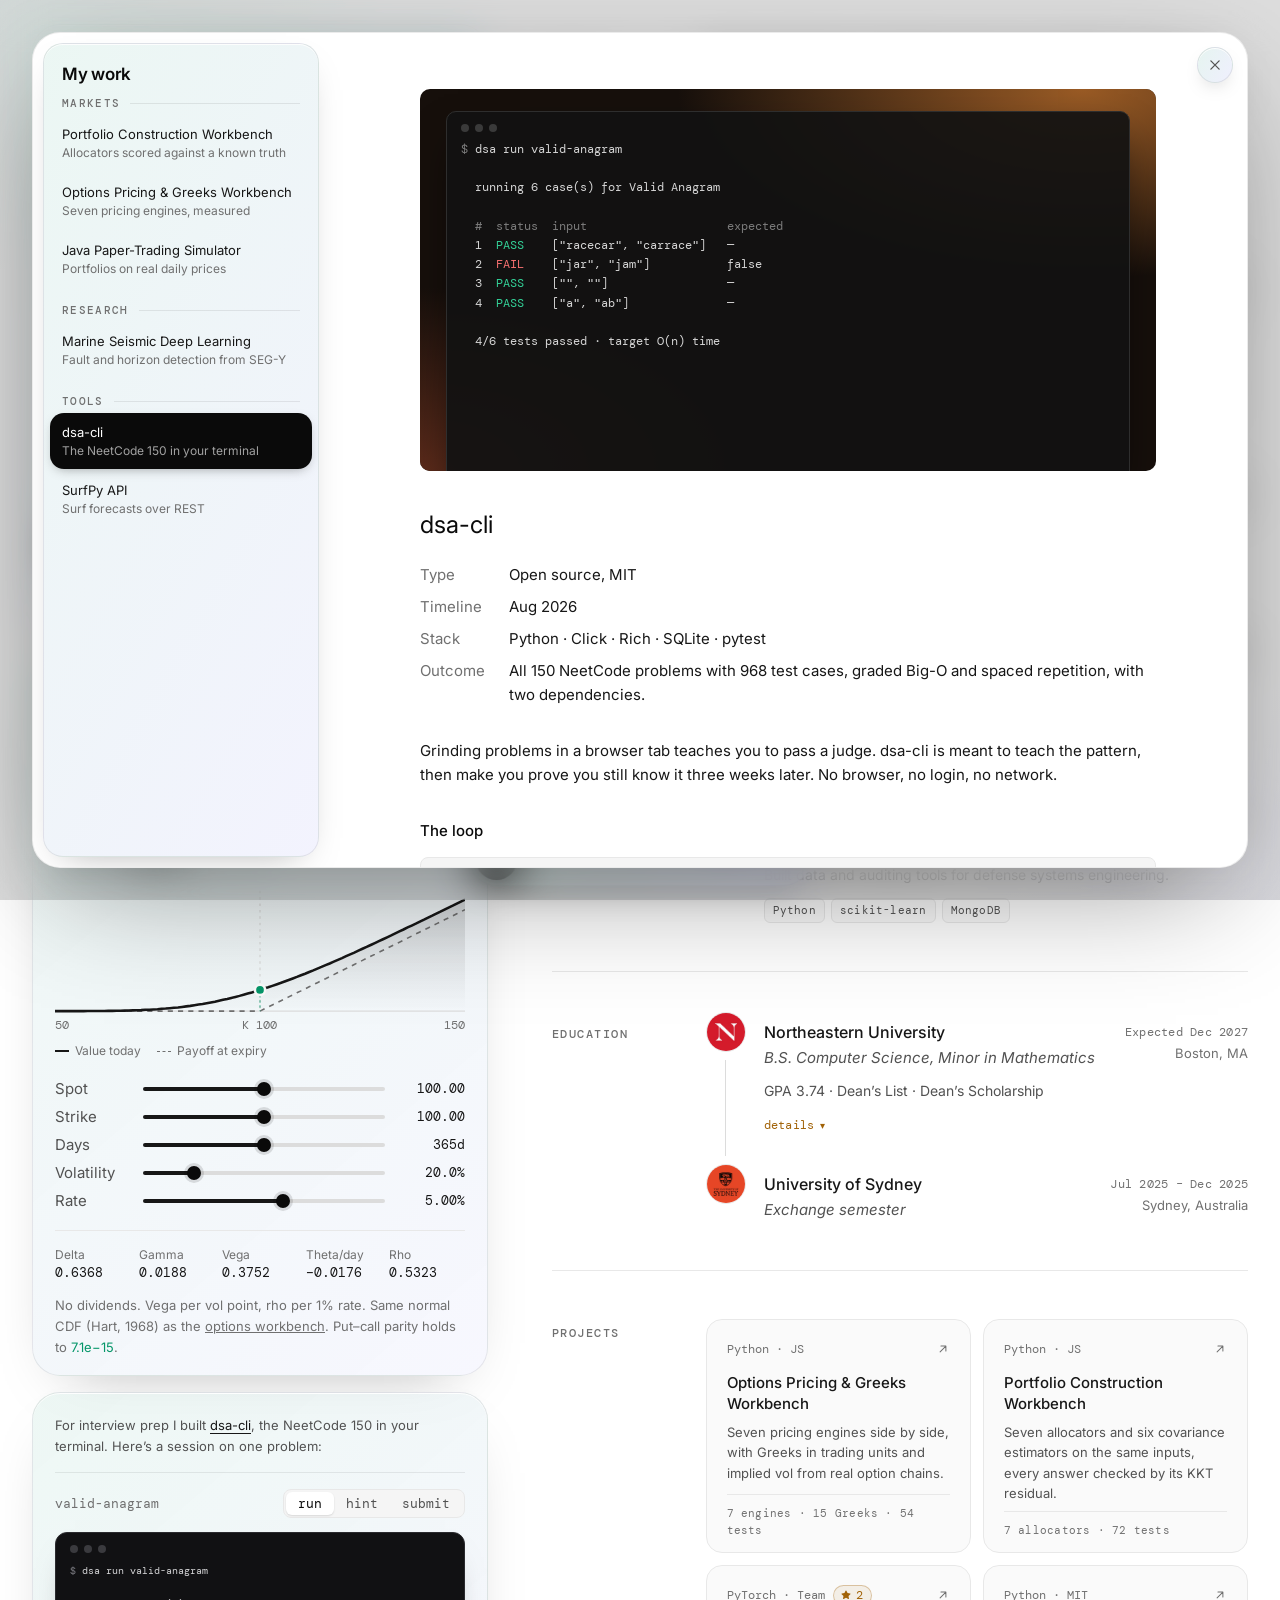
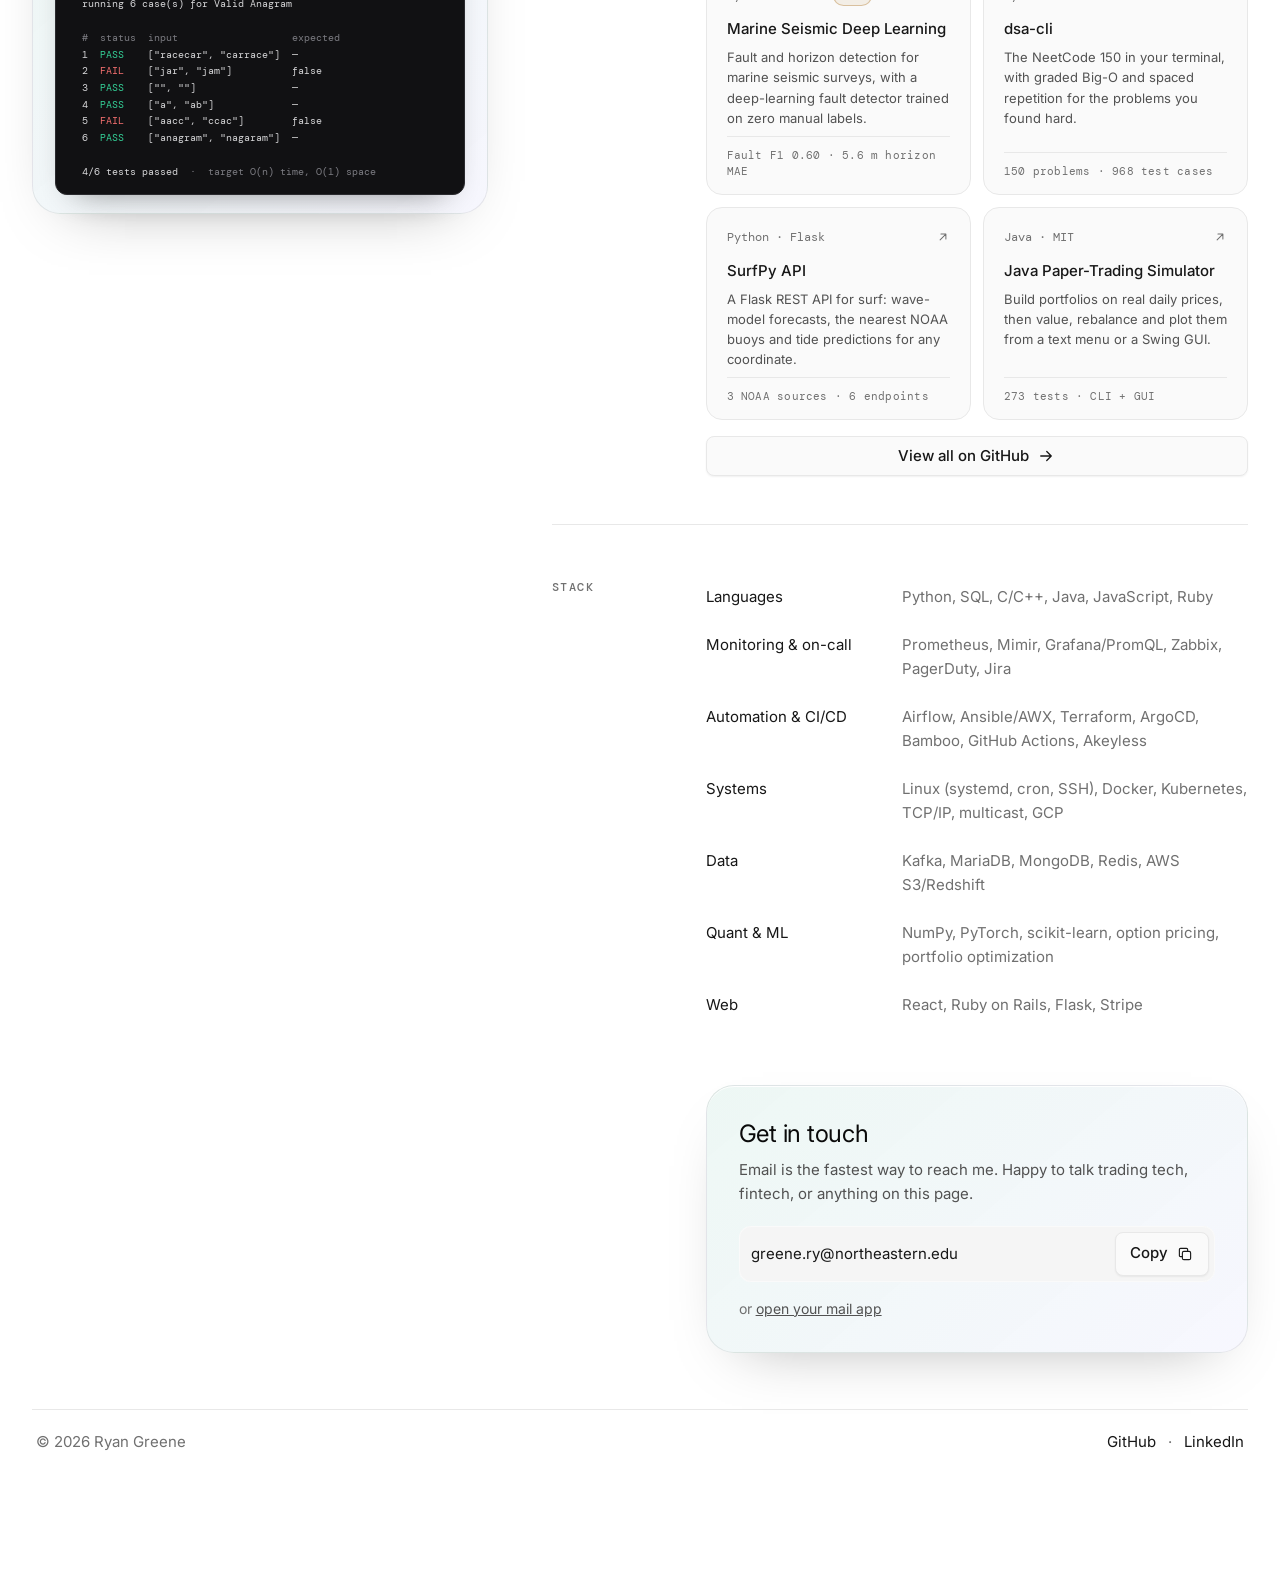
==== work/dsa-cli.html @ 7174e149 "Thinner rings and the chart's green dot on the selected market's ring" ====
<!doctype html>
<html lang="en">
<head>
  <meta charset="utf-8">
  <meta name="viewport" content="width=device-width, initial-scale=1">
  <title>dsa-cli — Ryan Greene</title>
  <meta name="description" content="dsa-cli: the NeetCode 150 in the terminal, with real tests, graded Big-O and spaced repetition.">
  <meta name="color-scheme" content="light dark">
  <meta name="theme-color" content="#ffffff">
  <link rel="icon" href="../favicon.ico" sizes="32x32">
  <link rel="icon" href="../favicon.svg" type="image/svg+xml">
  <link rel="apple-touch-icon" href="../apple-touch-icon.png">
  <link rel="preconnect" href="https://fonts.googleapis.com">
  <link rel="preconnect" href="https://fonts.gstatic.com" crossorigin>
  <link rel="stylesheet" href="https://fonts.googleapis.com/css2?family=DM+Mono:wght@400;500&family=Inter:wght@400;500&display=swap">
  <link rel="stylesheet" href="../assets/site.css?v=b7b27ff8">
  <script>
    // Runs before first paint: mark JS as available and apply a saved dark theme without a flash of white
    document.documentElement.classList.add('js');
    try { if (localStorage.getItem('theme') === 'dark') document.documentElement.dataset.theme = 'dark'; } catch (e) {}
    // Arriving from another project page: skip the fade-ins (site.css), the page cross-fades instead
    if (location.pathname.includes('/work/') && document.referrer.startsWith(location.origin) && document.referrer.includes('/work/') && document.referrer !== location.href) document.documentElement.classList.add('nav-internal');
    // Wide screens show projects as a sheet over the home page instead (site.js); ?page keeps this one
    if (matchMedia('(min-width: 75rem)').matches && !location.search) location.replace('../#work/' + location.pathname.split('/').pop().replace(/\.html$/, ''));
  </script>
</head>
<body data-page="work">
  <a class="skip-link" href="#main">Skip to content</a>

  <!-- Icons, defined once per page -->
  <svg width="0" height="0" style="position:absolute" aria-hidden="true">
    <defs>
      <symbol id="i-home" viewBox="0 0 24 24"><path d="M4 10.4 12 4l8 6.4V19a1 1 0 0 1-1 1h-4.25v-5.5h-5.5V20H5a1 1 0 0 1-1-1Z" fill="none" stroke="currentColor" stroke-width="1.5" stroke-linejoin="round"/></symbol>
      <symbol id="i-grid" viewBox="0 0 24 24"><g fill="none" stroke="currentColor" stroke-width="1.5"><rect x="4" y="4" width="7" height="7" rx="1.75"/><rect x="13" y="4" width="7" height="7" rx="1.75"/><rect x="4" y="13" width="7" height="7" rx="1.75"/><rect x="13" y="13" width="7" height="7" rx="1.75"/></g></symbol>
      <symbol id="i-chart" viewBox="0 0 24 24"><g fill="none" stroke="currentColor" stroke-width="1.5" stroke-linecap="round" stroke-linejoin="round"><path d="M4 19.5h16"/><path d="m4.5 15.5 4.5-5 3.5 3 7-8"/></g></symbol>
      <symbol id="i-briefcase" viewBox="0 0 24 24"><g fill="none" stroke="currentColor" stroke-width="1.5" stroke-linejoin="round"><rect x="3.5" y="7.5" width="17" height="12" rx="2.5"/><path d="M9 7.5V6a2 2 0 0 1 2-2h2a2 2 0 0 1 2 2v1.5M3.5 12.5h17"/></g></symbol>
      <symbol id="i-layers" viewBox="0 0 24 24"><g fill="none" stroke="currentColor" stroke-width="1.5" stroke-linejoin="round" stroke-linecap="round"><path d="m12 4 8 4.5-8 4.5-8-4.5Z"/><path d="m4 12.5 8 4.5 8-4.5"/><path d="m4 16.5 8 4.5 8-4.5"/></g></symbol>
      <symbol id="i-mail" viewBox="0 0 24 24"><g fill="none" stroke="currentColor" stroke-width="1.5" stroke-linejoin="round"><rect x="3.5" y="5.5" width="17" height="13" rx="2.5"/><path d="m4.5 7.5 7.5 5.5 7.5-5.5"/></g></symbol>
      <symbol id="i-copy" viewBox="0 0 24 24"><g fill="none" stroke="currentColor" stroke-width="1.5" stroke-linejoin="round"><rect x="8.5" y="8.5" width="11" height="11" rx="2"/><path d="M15.5 8.5V6a1.5 1.5 0 0 0-1.5-1.5H6A1.5 1.5 0 0 0 4.5 6v8A1.5 1.5 0 0 0 6 15.5h2.5"/></g></symbol>
      <symbol id="i-arrow" viewBox="0 0 24 24"><path d="M5 12h14m-6-6 6 6-6 6" fill="none" stroke="currentColor" stroke-width="1.75" stroke-linecap="round" stroke-linejoin="round"/></symbol>
      <symbol id="i-chevron" viewBox="0 0 24 24"><path d="m9 6 6 6-6 6" fill="none" stroke="currentColor" stroke-width="2" stroke-linecap="round" stroke-linejoin="round"/></symbol>
      <symbol id="i-github" viewBox="0 0 24 24"><path fill="currentColor" d="M12 .297c-6.63 0-12 5.373-12 12 0 5.303 3.438 9.8 8.205 11.385.6.113.82-.258.82-.577 0-.285-.01-1.04-.015-2.04-3.338.724-4.042-1.61-4.042-1.61C4.422 18.07 3.633 17.7 3.633 17.7c-1.087-.744.084-.729.084-.729 1.205.084 1.838 1.236 1.838 1.236 1.07 1.835 2.809 1.305 3.495.998.108-.776.417-1.305.76-1.605-2.665-.3-5.466-1.332-5.466-5.93 0-1.31.465-2.38 1.235-3.22-.135-.303-.54-1.523.105-3.176 0 0 1.005-.322 3.3 1.23.96-.267 1.98-.399 3-.405 1.02.006 2.04.138 3 .405 2.28-1.552 3.285-1.23 3.285-1.23.645 1.653.24 2.873.12 3.176.765.84 1.23 1.91 1.23 3.22 0 4.61-2.805 5.625-5.475 5.92.42.36.81 1.096.81 2.22 0 1.606-.015 2.896-.015 3.286 0 .315.21.69.825.57C20.565 22.092 24 17.592 24 12.297c0-6.627-5.373-12-12-12"/></symbol>
      <symbol id="i-linkedin" viewBox="0 0 24 24"><path fill="currentColor" d="M20.447 20.452h-3.554v-5.569c0-1.328-.027-3.037-1.852-3.037-1.853 0-2.136 1.445-2.136 2.939v5.667H9.351V9h3.414v1.561h.046c.477-.9 1.637-1.85 3.37-1.85 3.601 0 4.267 2.37 4.267 5.455v6.286zM5.337 7.433a2.062 2.062 0 1 1 0-4.125 2.062 2.062 0 0 1 0 4.125zM7.119 20.452H3.555V9h3.564v11.452zM22.225 0H1.771C.792 0 0 .774 0 1.729v20.542C0 23.227.792 24 1.771 24h20.451C23.2 24 24 23.227 24 22.271V1.729C24 .774 23.2 0 22.222 0h.003z"/></symbol>
      <symbol id="i-terminal" viewBox="0 0 24 24"><path d="m5 7 5 5-5 5M12.5 17H19" fill="none" stroke="currentColor" stroke-width="2.25" stroke-linecap="round" stroke-linejoin="round"/></symbol>
      <symbol id="i-pie" viewBox="0 0 24 24"><g fill="none" stroke="currentColor" stroke-width="2.25" stroke-linejoin="round"><path d="M12 3a9 9 0 1 0 9 9h-9Z"/><path d="M15 3.5A9 9 0 0 1 20.5 9H15Z"/></g></symbol>
      <symbol id="i-wave" viewBox="0 0 24 24"><path d="M2.5 9c2.4-3 4.3-3 6.5 0s4.1 3 6.5 0 4.3-3 6.5 0M2.5 15.5c2.4-3 4.3-3 6.5 0s4.1 3 6.5 0 4.3-3 6.5 0" fill="none" stroke="currentColor" stroke-width="2" stroke-linecap="round"/></symbol>
      <symbol id="i-moon" viewBox="0 0 24 24"><path d="M19.5 14.6A7.5 7.5 0 0 1 9.4 4.5a7.5 7.5 0 1 0 10.1 10.1Z" fill="none" stroke="currentColor" stroke-width="1.5" stroke-linejoin="round"/></symbol>
      <symbol id="i-sun" viewBox="0 0 24 24"><g fill="none" stroke="currentColor" stroke-width="1.5" stroke-linecap="round"><circle cx="12" cy="12" r="4"/><path d="M12 2.5v2M12 19.5v2M5.3 5.3l1.4 1.4M17.3 17.3l1.4 1.4M2.5 12h2M19.5 12h2M5.3 18.7l1.4-1.4M17.3 6.7l1.4-1.4"/></g></symbol>
    </defs>
  </svg>

  <!-- Nav: number keys 1–6 jump to each section -->
  <nav class="nav" aria-label="Sections" style="--active: 3">
    <ul>
      <li><a class="nav-link" href="../index.html" data-key="1" aria-label="Home"><svg aria-hidden="true"><use href="#i-home"/></svg><span class="tip" aria-hidden="true">Home <kbd>1</kbd></span></a></li>
      <li><a class="nav-link" href="../index.html#pricer" data-key="2" aria-label="Option pricer"><svg aria-hidden="true"><use href="#i-chart"/></svg><span class="tip" aria-hidden="true">Pricer <kbd>2</kbd></span></a></li>
      <li><a class="nav-link" href="../index.html#experience" data-key="3" aria-label="Experience"><svg aria-hidden="true"><use href="#i-briefcase"/></svg><span class="tip" aria-hidden="true">Experience <kbd>3</kbd></span></a></li>
      <li><a class="nav-link" href="../index.html#projects" data-key="4" aria-label="Projects" aria-current="true"><svg aria-hidden="true"><use href="#i-grid"/></svg><span class="tip" aria-hidden="true">Projects <kbd>4</kbd></span></a></li>
      <li><a class="nav-link" href="../index.html#stack" data-key="5" aria-label="Stack"><svg aria-hidden="true"><use href="#i-layers"/></svg><span class="tip" aria-hidden="true">Stack <kbd>5</kbd></span></a></li>
      <li><a class="nav-link" href="../index.html#contact" data-key="6" aria-label="Contact"><svg aria-hidden="true"><use href="#i-mail"/></svg><span class="tip" aria-hidden="true">Contact <kbd>6</kbd></span></a></li>
      <li class="nav-sep" aria-hidden="true"></li>
      <li><button class="nav-link theme-toggle" type="button" aria-label="Switch to dark theme"><svg class="i-moon" aria-hidden="true"><use href="#i-moon"/></svg><svg class="i-sun" aria-hidden="true"><use href="#i-sun"/></svg><span class="tip" aria-hidden="true">Theme <kbd>T</kbd></span></button></li>
    </ul>
  </nav>

  <div class="page work-layout">
    <aside class="work-list" aria-labelledby="wl-heading">
      <h2 class="wl-title" id="wl-heading">My work</h2>
      <div class="wl-groups">
        <h3 class="wl-group" id="wl-markets">Markets</h3>
        <ul class="wl-items" aria-labelledby="wl-markets">
          <li><a class="wl-item" href="portfolio-optimizer.html"><span class="wl-name">Portfolio Construction Workbench</span><span class="wl-sub">Allocators scored against a known truth</span></a></li>
          <li><a class="wl-item" href="options-pricing.html"><span class="wl-name">Options Pricing &amp; Greeks Workbench</span><span class="wl-sub">Seven pricing engines, measured</span></a></li>
          <li><a class="wl-item" href="papertrade-sim.html"><span class="wl-name">Java Paper-Trading Simulator</span><span class="wl-sub">Portfolios on real daily prices</span></a></li>
        </ul>
        <h3 class="wl-group" id="wl-research">Research</h3>
        <ul class="wl-items" aria-labelledby="wl-research">
          <li><a class="wl-item" href="marine-seismic.html"><span class="wl-name">Marine Seismic Deep Learning</span><span class="wl-sub">Fault and horizon detection from SEG-Y</span></a></li>
        </ul>
        <h3 class="wl-group" id="wl-tools">Tools</h3>
        <ul class="wl-items" aria-labelledby="wl-tools">
          <li><span class="wl-shade" aria-hidden="true"></span><a class="wl-item" href="dsa-cli.html" aria-current="page"><span class="wl-name">dsa-cli</span><span class="wl-sub">The NeetCode 150 in your terminal</span></a></li>
          <li><a class="wl-item" href="surfpy-api.html"><span class="wl-name">SurfPy API</span><span class="wl-sub">Surf forecasts over REST</span></a></li>
        </ul>
      </div>
    </aside>

    <div class="work-main">
      <main class="article" id="main" tabindex="-1">
        <a class="back" href="../index.html#projects"><svg aria-hidden="true"><use href="#i-arrow"/></svg>Projects</a>
        <article>
          <!-- SCREENSHOT: to use a real image, replace the .cover div with
               <img class="visual cover" src="../img/dsa-cli.png" alt="..." width="1080" height="560"> -->
          <div class="visual cover" role="img" aria-label="Terminal output of dsa run valid-anagram: four of six tests pass">
              <div class="art art--dsa">
                <div class="term-win" aria-hidden="true"><div class="dots"><i></i><i></i><i></i></div><span class="dim">$</span> dsa run valid-anagram

  running 6 case(s) for Valid Anagram

  <span class="dim">#  status  input                    expected</span>
  1  <span class="pass">PASS</span>    ["racecar", "carrace"]   —
  2  <span class="fail">FAIL</span>    ["jar", "jam"]           false
  3  <span class="pass">PASS</span>    ["", ""]                 —
  4  <span class="pass">PASS</span>    ["a", "ab"]              —

  4/6 tests passed · target O(n) time</div>
              </div>
            </div>
          <h1>dsa-cli</h1>
          <dl class="facts">
            <div><dt>Type</dt><dd>Open source, MIT</dd></div>
            <div><dt>Timeline</dt><dd>Aug 2026</dd></div>
            <div><dt>Stack</dt><dd>Python · Click · Rich · SQLite · pytest</dd></div>
            <div><dt>Outcome</dt><dd>All 150 NeetCode problems with 968 test cases, graded Big-O and spaced repetition, with two dependencies.</dd></div>
          </dl>
          <div class="prose">
          <p>Grinding problems in a browser tab teaches you to pass a judge. dsa-cli is meant to teach the pattern, then make you prove you still know it three weeks later. No browser, no login, no network.</p>

          <h2>The loop</h2>
          <pre><code>dsa roadmap          <span class="dim"># 18 categories in study order</span>
dsa start two-sum    <span class="dim"># writes a stub and opens $EDITOR</span>
dsa run two-sum      <span class="dim"># sample tests, with a diff for each failure</span>
dsa hint two-sum     <span class="dim"># one hint at a time</span>
dsa submit two-sum   <span class="dim"># full suite, then the complexity quiz</span>
dsa review           <span class="dim"># what spaced repetition says is due</span></code></pre>
          <p>Every problem ships with a statement, a typed stub, 4–9 test cases, a commented reference solution, target complexities and three escalating hints. That’s 968 cases in total, including empty inputs and hidden performance cases that separate an accepted solution from a lucky one.</p>

          <h2>Grading what interviews test</h2>
          <p>After a solution passes, you state its time and space complexity and it gets graded. The parser accepts the many ways people write the same bound (O(n log n), n*logn, linearithmic) while still telling O(n) from O(n²). Then you grade how it felt, and SM-2 schedules the next review: a problem you barely solved comes back tomorrow, one you nailed comes back in two weeks.</p>

          <h2>Two design decisions</h2>
          <p>Solutions run in a child process, on a big-stack thread with a per-case timeout, so an infinite loop or a blown recursion limit becomes a TIMEOUT row instead of crashing the CLI. And comparison is pluggable, because many problems have more than one right answer: Course Schedule II accepts any valid topological order, and Clone Graph checks that the nodes you returned are real copies.</p>

          <h2>How it’s tested</h2>
          <p>977 tests with pytest, plus <code>dsa selftest</code>, which runs every reference solution against its own test suite. CI runs both on Python 3.10 through 3.13 on every push.</p>
          <h2>References</h2>
          <h3>Problems and learning</h3>
          <ol class="refs">
            <li>NeetCode. <em>NeetCode 150.</em> <a href="https://neetcode.io/practice" target="_blank" rel="noopener">neetcode.io/practice</a></li>
            <li>Woźniak, P. A. (1990). <em>Optimization of learning</em> (Master’s thesis, University of Technology in Poznań). Algorithm SM-2: <a href="https://www.super-memory.com/english/ol/sm2.htm" target="_blank" rel="noopener">super-memory.com</a></li>
            <li>Cepeda, N. J., Pashler, H., Vul, E., Wixted, J. T. &amp; Rohrer, D. (2006). Distributed practice in verbal recall tasks: a review and quantitative synthesis. <em>Psychological Bulletin</em>, 132(3), 354–380. <a href="https://doi.org/10.1037/0033-2909.132.3.354" target="_blank" rel="noopener">doi.org/10.1037/0033-2909.132.3.354</a></li>
          </ol>
          <h3>Libraries</h3>
          <ol class="refs" start="4">
            <li>Pallets. <em>Click.</em> <a href="https://click.palletsprojects.com/" target="_blank" rel="noopener">click.palletsprojects.com</a></li>
            <li>Textualize. <em>Rich.</em> <a href="https://github.com/Textualize/rich" target="_blank" rel="noopener">github.com/Textualize/rich</a></li>
          </ol>
          </div>
          <div class="article-links">
            <a class="btn btn-secondary" href="https://github.com/rpgr18/dsa-cli" target="_blank" rel="noopener">Code on GitHub <svg aria-hidden="true"><use href="#i-arrow"/></svg></a>
            <a class="btn btn-secondary" href="https://github.com/rpgr18/dsa-cli#install" target="_blank" rel="noopener">Install <svg aria-hidden="true"><use href="#i-arrow"/></svg></a>
          </div>
        </article>
        <nav class="more" aria-labelledby="more-heading">
          <h2 class="wl-title" id="more-heading">Up next</h2>
          <ul class="wl-items">
            <li><a class="wl-item" href="surfpy-api.html"><span class="wl-name">SurfPy API</span><span class="wl-sub">Surf forecasts over REST</span><svg aria-hidden="true"><use href="#i-chevron"/></svg></a></li>
            <li><a class="wl-item" href="portfolio-optimizer.html"><span class="wl-name">Portfolio Construction Workbench</span><span class="wl-sub">Allocators scored against a known truth</span><svg aria-hidden="true"><use href="#i-chevron"/></svg></a></li>
            <li><a class="wl-item" href="options-pricing.html"><span class="wl-name">Options Pricing &amp; Greeks Workbench</span><span class="wl-sub">Seven pricing engines, measured</span><svg aria-hidden="true"><use href="#i-chevron"/></svg></a></li>
            <li><a class="wl-item" href="papertrade-sim.html"><span class="wl-name">Java Paper-Trading Simulator</span><span class="wl-sub">Portfolios on real daily prices</span><svg aria-hidden="true"><use href="#i-chevron"/></svg></a></li>
            <li><a class="wl-item" href="marine-seismic.html"><span class="wl-name">Marine Seismic Deep Learning</span><span class="wl-sub">Fault and horizon detection from SEG-Y</span><svg aria-hidden="true"><use href="#i-chevron"/></svg></a></li>
          </ul>
        </nav>
      </main>
      <footer class="site-foot">
        <p>© 2026 Ryan Greene</p>
        <nav aria-label="Elsewhere">
          <a href="https://github.com/rpgr18" target="_blank" rel="noopener">GitHub</a>
          <span aria-hidden="true">·</span>
          <a href="https://www.linkedin.com/in/rpgr18/" target="_blank" rel="noopener">LinkedIn</a>
        </nav>
      </footer>
    </div>
  </div>

  <script src="../assets/site.js?v=b7b27ff8"></script>
</body>
</html>
---- assets/site.css ----
/* Shared styles for every page (home + project case studies). */

/* ---------- Tokens ---------- */
:root {
  color-scheme: light;

  /* White theme (default). --strong is the most emphatic text colour; --on-strong is text on it. */
  --bg: #ffffff;
  --card: #fafafa;
  --card-2: #f3f3f3;
  --field: #f5f5f5;
  --line: #e8e8e8;
  --line-2: #dcdcdc;
  --key: #d6d6d6;
  --text: #171717;
  --text-2: #525252;      /* 7.8:1 on bg */
  --muted: #707070;       /* 4.9:1 on bg */
  --strong: #0a0a0a;
  --on-strong: #ffffff;
  --green: #059669;
  --green-rgb: 5 150 105;
  --green-text: #047857;
  --red: #dc2626;
  --amber: #a16207;
  --amber-hover: #854d0e;
  --btn-primary-hover: #2e2e2e;
  --btn-secondary-line: var(--line);
  --btn-secondary-hover: #f0f0f0;
  --seg-on: #ffffff;
  --seg-on-shadow: 0 1px 2px rgb(0 0 0 / 0.12);
  --dot: #c8c8c8;
  --ring-track: #e4e4e7;
  --ring-arc: #a1a1aa;
  --thumb-ring: rgb(0 0 0 / 0.12);
  --code: #262626;
  --code-dim: #8a8a8a;
  --avatar-bg: radial-gradient(circle at 30% 25%, #f2f2f2, #dedede 70%);
  --glass: rgb(255 255 255 / 0.62);
  --glass-line: rgb(0 0 0 / 0.08);
  --glass-hi: rgb(255 255 255 / 0.85);

  --font: "Inter", system-ui, -apple-system, "Segoe UI", Roboto, sans-serif;
  --mono: "DM Mono", ui-monospace, "SF Mono", Menlo, monospace;

  --fs-xs: 0.75rem;     /* 12 */
  --fs-sm: 0.8125rem;   /* 13 */
  --fs: 0.9375rem;      /* 15 */
  --fs-md: 1.125rem;    /* 18 */
  --fs-lg: 1.25rem;     /* 20 */
  --fs-xl: 1.5rem;      /* 24 */

  --col: 33.75rem;      /* 540 */
  --col-md: 30rem;      /* 480 */
  --list: 18.5rem;      /* 296, the project sidebar on case-study pages */
  --article: 42.5rem;   /* 680, the selected project on wide screens */
  --side: 27.5rem;      /* 440, the hero sidebar on wide screens */
  --radius-sm: 6px;
  --radius: 8px;
  --radius-lg: 12px;
  --ease: cubic-bezier(0.44, 0, 0.56, 1);
}

/* Dark theme: the toggle in the nav sets data-theme="dark" on <html> */
:root[data-theme="dark"] {
  color-scheme: dark;
  /* Near-black, a touch cool, with surfaces stepping up in small increments */
  --bg: #0d0d0f;
  --card: #151517;
  --card-2: #1b1b1e;
  --field: #101012;
  --line: #232327;
  --line-2: #2e2e33;
  --key: #46464c;
  --text: #ededef;
  --text-2: #a1a1a6;      /* 7.9:1 on bg */
  --muted: #86868c;       /* 5.6:1 on bg */
  --strong: #ffffff;
  --on-strong: #0d0d0f;
  --green: #34d399;
  --green-rgb: 52 211 153;
  --green-text: #86e8bf;
  --red: #f87171;
  --amber: #f3cf6b;
  --amber-hover: #f8dd92;
  --btn-primary-hover: #e4e4e6;
  --btn-secondary-line: #26262b;
  --btn-secondary-hover: #1f1f23;
  --seg-on: #2c2c31;
  --seg-on-shadow: none;
  --dot: #4a4a50;
  --ring-track: #2f2f35;
  --ring-arc: #8e8e95;
  --thumb-ring: rgb(0 0 0 / 0.35);
  --code: #d6d6d8;
  --code-dim: #77777d;
  --avatar-bg: radial-gradient(circle at 30% 25%, #3a3a3f, #1c1c1f 70%);
  --glass: rgb(26 26 29 / 0.6);
  --glass-line: rgb(255 255 255 / 0.09);
  --glass-hi: rgb(255 255 255 / 0.05);
}

/* ---------- Base ---------- */
*, *::before, *::after { box-sizing: border-box; }
* { margin: 0; }
[hidden] { display: none !important; }
html { -webkit-text-size-adjust: 100%; text-size-adjust: 100%; background: var(--bg); }
@media (prefers-reduced-motion: no-preference) { html { scroll-behavior: smooth; } }
body {
  background: var(--bg);
  color: var(--text);
  font: 400 var(--fs)/1.6 var(--font);
  -webkit-font-smoothing: antialiased;
}
a { color: inherit; }
button { font: inherit; color: inherit; }
:focus-visible { outline: 2px solid var(--text); outline-offset: 2px; border-radius: 4px; }
/* The skip link's target (the whole page column) takes focus but shouldn't draw a ring around the page */
#main:focus { outline: none; }
[id] { scroll-margin-top: 24px; }
.sr-only {
  position: absolute; width: 1px; height: 1px; padding: 0; margin: -1px;
  overflow: hidden; clip: rect(0 0 0 0); white-space: nowrap; border: 0;
}
.skip-link {
  position: fixed; left: 12px; top: 12px; z-index: 50;
  padding: 8px 14px; border-radius: var(--radius);
  background: var(--strong); color: var(--on-strong); font-weight: 500; text-decoration: none;
  transform: translateY(-200%);
}
.skip-link:focus { transform: none; }

/* Nav tooltip: high-contrast (dark on the white theme, light on the dark one) with a soft shadow */
.tip {
  position: absolute; z-index: 30;
  display: flex; align-items: center; gap: 8px;
  padding: 6px 8px 6px 10px; border-radius: var(--radius);
  background: var(--strong); color: var(--on-strong);
  box-shadow: 0 6px 18px -6px rgb(0 0 0 / 0.35);
  font-size: var(--fs-xs); font-weight: 500; line-height: 1; white-space: nowrap;
  opacity: 0; pointer-events: none; transition: opacity 0.15s, translate 0.15s;
}
.tip kbd { background: rgb(128 128 128 / 0.35); color: inherit; box-shadow: none; }
kbd {
  display: grid; place-items: center; width: 16px; height: 16px;
  border-radius: 3px; background: var(--key); box-shadow: inset 0 -2px 0 rgb(0 0 0 / 0.2);
  font: 500 10px/1 var(--font); color: var(--text);
}

/* ---------- Nav: a floating glass pill, bottom centre on every screen ----------
   Translucent and blurred so the page shows through, with a faint green-to-indigo tint. A highlight
   slides behind the current section; site.js sets --active to its index. */
.nav {
  --item: 42px; --gap: 4px;
  position: fixed; z-index: 20; left: 50%; bottom: calc(14px + env(safe-area-inset-bottom)); translate: -50% 0;
  padding: 5px; border: 1px solid var(--glass-line); border-radius: 999px;
  background: linear-gradient(120deg, rgb(var(--green-rgb) / 0.1), rgb(99 102 241 / 0.1)), var(--glass);
  -webkit-backdrop-filter: blur(18px) saturate(180%); backdrop-filter: blur(18px) saturate(180%);
  box-shadow: 0 12px 32px -12px rgb(0 0 0 / 0.35), inset 0 1px 0 var(--glass-hi);
}
.nav ul { position: relative; display: flex; align-items: center; gap: var(--gap); margin: 0; padding: 0; list-style: none; }
.nav ul::before {
  content: ""; position: absolute; left: 0; top: 0; width: var(--item); height: var(--item); border-radius: 999px;
  background: var(--strong); box-shadow: 0 4px 12px -4px rgb(0 0 0 / 0.35);
  transform: translateX(calc(var(--active, 0) * (var(--item) + var(--gap))));
  transition: transform 0.5s var(--appear-ease);
}
.nav.is-instant ul::before { transition: none; }   /* placing the highlight on page load, without a slide */
.nav-link { position: relative; display: grid; place-items: center; width: var(--item); height: var(--item); border-radius: 999px; color: var(--text-2); transition: color 0.25s var(--ease); }
.nav-link svg { width: 20px; height: 20px; }
.nav-link:hover { color: var(--strong); }
.nav-link[aria-current], .nav-link[aria-current]:hover { color: var(--on-strong); }
button.nav-link { padding: 0; border: 0; background: none; cursor: pointer; }
.nav-sep { width: 1px; height: 22px; margin: 0 3px; background: var(--glass-line); }
.theme-toggle .i-sun, :root[data-theme="dark"] .theme-toggle .i-moon { display: none; }
:root[data-theme="dark"] .theme-toggle .i-sun { display: block; }
.nav-link .tip { left: 50%; bottom: calc(100% + 14px); translate: -50% 4px; }
.nav-link:hover .tip, .nav-link:focus-visible .tip { opacity: 1; translate: -50% 0; }
@media (hover: none) { .nav-link .tip { display: none; } }
@media (max-width: 24rem) { .nav { --item: 38px; --gap: 2px; } }
/* Room at the bottom of every page so nothing ends up behind the pill */
body { padding-bottom: 96px; }

/* ---------- Buttons ---------- */
.btn {
  flex: 1; display: inline-flex; align-items: center; justify-content: center; gap: 8px;
  min-height: 40px; padding: 8px 16px; border: 1px solid var(--line); border-radius: var(--radius);
  box-shadow: 0 1px 2px rgb(0 0 0 / 0.06);
  font: 500 var(--fs)/1.5 var(--font); text-decoration: none; cursor: pointer;
  transition: background-color 0.2s var(--ease), border-color 0.2s var(--ease);
}
.btn svg { width: 18px; height: 18px; flex: none; }
.btn-primary { background: var(--strong); border-color: var(--text); color: var(--on-strong); }
.btn-primary:hover { background: var(--btn-primary-hover); color: var(--on-strong); }
.btn-secondary { background: var(--card); border-color: var(--btn-secondary-line); color: var(--text); }
.btn-secondary:hover { background: var(--btn-secondary-hover); }
.btn-block { width: 100%; margin-top: 16px; }

/* ---------- Home: column + labelled rows ---------- */
.col { display: flex; flex-direction: column; gap: 56px; width: min(100% - 32px, var(--col)); margin-inline: auto; padding: 40px 0 48px; }
@media (max-width: 74.99rem) { .col { width: min(100% - 32px, var(--col-md)); } }
.side, .flow { display: flex; flex-direction: column; gap: 56px; min-width: 0; }

.row { position: relative; }
.row-label { margin-bottom: 12px; font: 400 var(--fs)/1.6 var(--font); color: var(--text-2); }
@media (min-width: 50.625rem) {
  .row-label { position: absolute; right: calc(100% + 28px); top: 0; margin: 0; text-align: right; white-space: nowrap; }
  .row--offset .row-label { top: 12px; }
}

/* ---------- Hero ---------- */
/* Grouped rather than evenly spaced: clocks, photo, then name + subtitle (tight), the status pill,
   the two actions, the links, and the coordinates as a quiet footer. */
.hero { display: flex; flex-direction: column; align-items: center; text-align: center; }

/* Wide screens: the hero and pricer become a sticky sidebar and everything else scrolls beside it.
   When the sidebar is taller than the window, site.js sets --side-top negative so it sticks once its
   bottom is in view. Section labels move back above their sections, since the sidebar owns the left. */
@media (min-width: 75rem) {
  .col {
    display: grid; grid-template-columns: var(--side) minmax(0, var(--col)); column-gap: clamp(64px, 7vw, 128px);
    justify-content: center; align-items: start; width: auto; padding: 0 32px;
  }
  .side { position: sticky; top: var(--side-top, 0px); justify-content: center; gap: 40px; min-height: 100vh; min-height: 100dvh; padding-block: 48px 104px; }
  .flow { padding: 56px 0 48px; }
  .row-label { position: static; margin: 0 0 14px; text-align: left; }
  .hero .mkt { padding-inline: 7px; }
  .hero .btn { white-space: nowrap; }
  .hero-title > *, .hero .status { text-wrap: balance; }
}

/* Section headings, whenever they sit above their section (phones, and the wide sidebar layout):
   a small uppercase label with a hairline running to the edge. The bottom margin is tuned per
   section so the visible gap to the first thing below is the same everywhere (about 22px). */
@media (max-width: 50.6rem), (min-width: 75rem) {
  .row-label {
    display: flex; align-items: center; gap: 14px; margin: 0 0 22px;
    font: 500 var(--fs-xs)/1 var(--mono); letter-spacing: 0.12em; text-transform: uppercase; color: var(--muted);
  }
  .row-label::after { content: ""; flex: 1; height: 1px; background: var(--line); }
  .row:has(> .xp-list) > .row-label { margin-bottom: 30px; }   /* timeline logos sit 8px above their entry */
  .row:has(> .list) > .row-label { margin-bottom: 10px; }      /* stack rows carry 12px of padding */
}
/* Market clocks: one exchange per region, your own city first */
.clocks { position: relative; z-index: 2; display: grid; justify-items: center; gap: 2px; }
.markets { display: flex; flex-wrap: wrap; justify-content: center; gap: 2px 4px; margin: 0; padding: 0; list-style: none; font: 400 var(--fs-sm)/1.5 var(--mono); }
.mkt {
  display: inline-flex; align-items: center; gap: 6px; padding: 3px 10px;
  border: 1px solid transparent; border-radius: 999px; background: none;
  color: var(--muted); font: inherit; font-variant-numeric: tabular-nums; cursor: pointer;
  transition: background-color 0.2s var(--ease), border-color 0.2s var(--ease), color 0.2s var(--ease);
}
.mkt:hover, .mkt.is-shown { border-color: var(--line); background: var(--card); color: var(--text-2); }
.mkt.is-local { color: var(--text); }
.mkt.is-local .mkt-city { color: var(--strong); }
.pin { width: 12px; height: 12px; margin-right: -2px; flex: none; }
.mkt-dot { width: 6px; height: 6px; flex: none; border-radius: 50%; background: var(--dot); }
.mkt.is-open .mkt-dot { background: var(--green); box-shadow: 0 0 0 3px rgb(var(--green-rgb) / 0.15); }
.mkt-readout { min-height: 1.5em; font: 400 var(--fs-xs)/1.5 var(--mono); color: var(--muted); transition: opacity 0.15s; }
.mkt-readout.is-swapping { opacity: 0; }

.avatar {
  display: grid; place-items: center; width: 164px; height: 164px; border-radius: 50%;
  border: 1px solid var(--line-2);
  background: var(--avatar-bg);
  font: 500 1.375rem/1 var(--font); letter-spacing: 0.02em; color: var(--text);
}
img.avatar { object-fit: cover; }

.avatar-wrap > .avatar { position: relative; z-index: 1; }

/* Activity rings around the photo */
.avatar-wrap { position: relative; display: grid; place-items: center; width: 246px; height: 246px; margin: 0 0 2px; }
.rings { position: absolute; inset: 0; width: 100%; height: 100%; overflow: visible; }
.ring-track { fill: none; stroke: var(--ring-track); stroke-width: 1.5; }
.ring-arc {
  fill: none; stroke: var(--ring-arc); stroke-width: 1.5; stroke-linecap: round;
  stroke-dasharray: 1; stroke-dashoffset: 1;
  transition: stroke 0.3s var(--ease), opacity 0.3s var(--ease);
}
.ring.is-open .ring-arc { stroke: var(--green); }
/* The pricer chart's dot exactly: green, with the panel colour around it. Its 2-unit line and r=4 dot
   draw at 2.56px and 5.1px, and this drawing is scaled 4/3 larger, so 1.5 and 3 units match */
.ring-now { fill: var(--green); stroke: var(--card); stroke-width: 1.5; opacity: 0; transition: opacity 0.4s var(--ease) 1.1s; }
@media (prefers-reduced-motion: no-preference) {
  .rings.is-drawn .ring-now { transition: opacity 0.4s var(--ease) 1.1s, transform 0.5s var(--appear-ease); }
}
.rings.is-drawn .ring-arc { stroke-dashoffset: 0; }
.rings.is-drawn .ring-now { opacity: 1; }
.ring { transition: opacity 0.25s var(--ease); }
.rings.has-focus .ring:not(.is-focus) { opacity: 0.3; }
@media (prefers-reduced-motion: no-preference) {
  .rings.is-drawn .ring-arc { transition: stroke-dashoffset 1.1s var(--appear-ease), stroke 0.3s var(--ease), opacity 0.3s var(--ease); }
  .rings.is-drawn [data-ring="us"] .ring-arc { transition-delay: 0.15s, 0s, 0s; }
  .rings.is-drawn [data-ring="emea"] .ring-arc { transition-delay: 0.3s, 0s, 0s; }
  .rings.is-drawn [data-ring="apac"] .ring-arc { transition-delay: 0.45s, 0s, 0s; }
}
.hero-title { display: grid; gap: 8px; }
.hero h1 { font: 400 var(--fs-xl)/1.2 var(--font); color: var(--strong); }
/* Availability as a status pill, with the live dot */
.avail {
  display: inline-flex; align-items: center; gap: 6px;
  padding: 6px 16px 6px 8px; border: 1px solid rgb(var(--green-rgb) / 0.3); border-radius: 999px;
  background: rgb(var(--green-rgb) / 0.07); box-shadow: inset 0 0 14px rgb(var(--green-rgb) / 0.05);
  font: 400 var(--fs-xs)/1.45 var(--mono); letter-spacing: 0.01em; color: var(--green-text);
}
.avail .pulse::after { box-shadow: 0 0 8px rgb(var(--green-rgb) / 0.8); }
/* Narrow phones, and the half-width intro panel on tablets: the two halves on their own lines,
   centred, instead of wrapping mid-phrase */
@media (max-width: 26rem), (min-width: 50.625rem) and (max-width: 74.99rem) {
  .avail { align-items: flex-start; border-radius: 14px; padding-block: 7px; }
  .avail .pulse { margin-top: 1px; }
  .avail-sep { display: none; }
  .avail-now { display: block; }
}
.status { margin-top: 6px; font-size: 0.875rem; color: var(--text-2); text-wrap: balance; }
.hero .avail { margin-top: 16px; }
.pulse { position: relative; width: 16px; height: 16px; flex: none; }
.pulse::before, .pulse::after { content: ""; position: absolute; inset: 4px; border-radius: 50%; background: var(--green); }
.pulse::before { background: rgb(var(--green-rgb) / 0.35); }
@media (prefers-reduced-motion: no-preference) {
  .pulse::before { animation: ping 2s var(--ease) infinite; }
}
@keyframes ping { from { transform: scale(1); opacity: 1; } to { transform: scale(2.6); opacity: 0; } }

.socials { display: flex; gap: 22px; margin-top: 22px; }
.social { position: relative; display: grid; place-items: center; width: 24px; height: 24px; color: var(--text-2); }
.social svg { width: 20px; height: 20px; }
.social:hover { color: var(--strong); }

.actions { display: flex; flex-wrap: wrap; justify-content: center; gap: 10px; margin-top: 26px; }
.actions .btn { flex: none; padding-inline: 18px; }
.coords { margin-top: 10px; min-height: 40px; display: grid; place-items: center; font: 400 var(--fs-sm)/1 var(--mono); letter-spacing: 0.6px; text-transform: uppercase; color: var(--muted); }

/* ---------- Prose ---------- */
.prose p + p { margin-top: 1.4em; }
.prose strong { font-weight: 500; color: var(--strong); }

/* ---------- Project cards: small info cards, two up ---------- */
.cards { display: grid; gap: 12px; }
@media (min-width: 32rem) { .cards { grid-template-columns: repeat(2, minmax(0, 1fr)); } }
.card {
  display: flex; flex-direction: column; gap: 8px; padding: 14px 16px 12px;
  border: 1px solid var(--line); border-radius: var(--radius-lg); background: var(--card);
  color: var(--text); text-decoration: none;
  transition: border-color 0.2s var(--ease), background-color 0.2s var(--ease);
}
.card:hover { border-color: var(--line-2); background: var(--card-2); color: var(--text); }
.card-head { display: flex; align-items: center; gap: 8px; margin-bottom: 4px; }
.card-head .card-go { margin-left: auto; }
.card-head { min-height: 22px; }   /* the same with or without a stars badge, so titles line up across a row */
.card-meta { font: 400 var(--fs-xs) var(--mono); color: var(--muted); }
.card-go { width: 14px; height: 14px; flex: none; color: var(--muted); rotate: -45deg; transition: color 0.2s var(--ease), translate 0.2s var(--ease); }
.card:hover .card-go { color: var(--strong); translate: 2px -2px; }
.card-title { font: 500 var(--fs)/1.4 var(--font); }
.card-text { font-size: var(--fs-sm); line-height: 1.55; color: var(--text-2); }
.card-stats {
  margin-top: auto; padding-top: 10px; border-top: 1px solid var(--line);
  font: 400 0.6875rem/1.5 var(--mono); letter-spacing: 0.02em; color: var(--muted);
}

/* ---------- Generated project art ---------- */
.visual { position: relative; aspect-ratio: 524 / 260; overflow: hidden; border-radius: var(--radius); container-type: inline-size; isolation: isolate; }
.art { position: absolute; inset: 0; transition: transform 0.6s var(--ease); }
img.visual { display: block; width: 100%; height: auto; object-fit: cover; }

.art--surf {
  background:
    radial-gradient(100% 90% at 88% 0%, #1f6fa3 0%, transparent 55%),
    radial-gradient(80% 80% at 0% 100%, #0e4a5c 0%, transparent 60%),
    #0a1418;
}
.art--dsa {
  background:
    radial-gradient(100% 90% at 90% 0%, #9a5b25 0%, transparent 55%),
    radial-gradient(80% 80% at 0% 100%, #5a2a1a 0%, transparent 60%),
    #160f0b;
}
.art--papertrade {
  background:
    radial-gradient(100% 90% at 90% 0%, #6a3fa6 0%, transparent 55%),
    radial-gradient(80% 80% at 0% 100%, #2c1d5e 0%, transparent 60%),
    #110d1a;
}
.art--papertrade .term-win { inset: 20px 22px -12px; line-height: 1.4; }
@media (max-width: 32rem) { .cover--tall.cover--plot { aspect-ratio: 6 / 5; } }   /* phones: room for every row, spike included */
.sheet .cover--plot { aspect-ratio: 524 / 260; }   /* wide in the sheet: the usual cover shape fits it all */
.term-win {
  position: absolute; inset: 22px 26px -12px;
  padding: 12px 14px; border: 1px solid #2e2e2e; border-radius: 10px;
  background: rgb(18 18 18 / 0.92); box-shadow: 0 20px 40px -12px rgb(0 0 0 / 0.6);
  font: 400 clamp(9px, 2.15cqi, 12px)/1.6 var(--mono); color: #d6d6d6; text-align: left;
  --green: #34d399; --red: #f87171;   /* a terminal stays dark in both themes */
  white-space: pre; overflow: hidden;
}
.term-win .dots { display: flex; gap: 6px; margin-bottom: 8px; }
.term-win .dots i { width: 8px; height: 8px; border-radius: 50%; background: #3a3a3a; }
.term-win .dim { color: #7c7c7c; }
.term-win .pass { color: var(--green); }
.term-win .fail { color: var(--red); }

/* ---------- Pricer ---------- */
.panel { padding: 16px; border: 1px solid var(--line); border-radius: var(--radius-lg); background: var(--card); }
html:not(.js) .demo { display: none; }
.demo-intro { margin-bottom: 12px; font-size: var(--fs-sm); line-height: 1.55; color: var(--text-2); text-wrap: pretty; }
.demo-intro a { color: var(--text); text-underline-offset: 3px; }
.demo-intro a:hover { color: var(--strong); }
.pricer-top { display: flex; align-items: center; justify-content: space-between; gap: 12px; }
.kicker { font: 400 var(--fs-sm) var(--mono); color: var(--muted); }
.seg { display: inline-flex; flex: none; padding: 2px; border: 1px solid var(--line); border-radius: var(--radius); background: var(--field); }
.seg input { position: absolute; width: 1px; height: 1px; opacity: 0; }
.seg label { padding: 3px 12px; border-radius: var(--radius-sm); font-size: var(--fs-sm); color: var(--text-2); cursor: pointer; }
.seg input:checked + label { background: var(--seg-on); box-shadow: var(--seg-on-shadow); color: var(--strong); }
.seg input:focus-visible + label { outline: 2px solid var(--text); outline-offset: -2px; }

.quote { display: flex; flex-wrap: wrap; align-items: baseline; gap: 4px 10px; margin-top: 12px; }
.quote-label { width: 100%; font-size: var(--fs-sm); color: var(--muted); }
.price { font: 400 2rem/1.15 var(--mono); color: var(--strong); font-variant-numeric: tabular-nums; transition: color 0.4s; }
.change { font: 400 var(--fs-sm) var(--mono); color: var(--muted); }
.is-up { color: var(--green) !important; }
.is-down { color: var(--red) !important; }

.curve { display: block; width: 100%; height: auto; margin-top: 12px; color: var(--text); }
.curve .axis { stroke: var(--line-2); }
.curve .strike { stroke: var(--line-2); stroke-dasharray: 2 3; }
.curve .payoff { fill: none; stroke: var(--muted); stroke-width: 1.25; stroke-dasharray: 4 4; }
.curve .value { fill: none; stroke: var(--text); stroke-width: 2; }
.curve .spot { stroke: var(--green); stroke-opacity: 0.6; stroke-dasharray: 2 2; }
.curve .dot { fill: var(--green); stroke: var(--card); stroke-width: 2; }
.curve text { fill: var(--muted); font: 9px var(--mono); }
.legend { display: flex; flex-wrap: wrap; gap: 4px 16px; margin-top: 4px; font-size: var(--fs-xs); color: var(--muted); }
.legend span::before { content: ""; display: inline-block; width: 14px; margin-right: 6px; vertical-align: middle; border-top: 2px solid var(--text); }
.legend span + span::before { border-top: 1.5px dashed var(--muted); }

.sliders { display: grid; gap: 2px; margin-top: 16px; }
.slider { display: grid; grid-template-columns: 4.75rem minmax(0, 1fr) 4.25rem; align-items: center; gap: 12px; }
.slider label { color: var(--text-2); }
.slider output { font: 400 var(--fs-sm) var(--mono); text-align: right; font-variant-numeric: tabular-nums; }
.slider input { -webkit-appearance: none; appearance: none; width: 100%; height: 26px; background: transparent; cursor: pointer; }
.slider input::-webkit-slider-runnable-track {
  height: 4px; border-radius: 2px;
  background: linear-gradient(to right, var(--text) var(--pct, 50%), var(--line-2) var(--pct, 50%));
}
.slider input::-webkit-slider-thumb {
  -webkit-appearance: none; width: 14px; height: 14px; margin-top: -5px; border: 0; border-radius: 50%;
  background: var(--strong); box-shadow: 0 0 0 3px var(--thumb-ring);
}
.slider input::-moz-range-track { height: 4px; border-radius: 2px; background: var(--line-2); }
.slider input::-moz-range-progress { height: 4px; border-radius: 2px; background: var(--text); }
.slider input::-moz-range-thumb { width: 14px; height: 14px; border: 0; border-radius: 50%; background: var(--strong); }

.greeks { display: grid; grid-template-columns: repeat(3, minmax(0, 1fr)); gap: 12px; margin-top: 16px; padding-top: 14px; border-top: 1px solid var(--line); }
.greeks dt { font-size: var(--fs-xs); color: var(--muted); }
.greeks dd { font: 400 var(--fs-sm) var(--mono); font-variant-numeric: tabular-nums; }
@media (min-width: 26rem) { .greeks { grid-template-columns: repeat(5, minmax(0, 1fr)); gap: 8px; } }
.note { margin-top: 14px; font-size: var(--fs-sm); color: var(--muted); }

/* ---------- Lists (stack) ---------- */
.list { display: grid; margin-inline: -12px; padding: 0; list-style: none; }
.list-row { display: flex; align-items: flex-start; gap: 20px; padding: 12px; border-radius: var(--radius-lg); transition: background-color 0.2s var(--ease); }
.list-row:hover { background: var(--card); }
.tag {
  display: inline-block; padding: 5px 6px; border: 1px solid var(--line); border-radius: var(--radius-sm);
  font-size: var(--fs-xs); line-height: 1; letter-spacing: 0.02em; text-transform: uppercase; color: var(--text-2);
}
.tag--now { color: var(--green); border-color: rgb(var(--green-rgb) / 0.35); }
.tag--todo { color: var(--amber); border: 1px dashed var(--amber); }
.todo-note { color: var(--amber); font-size: var(--fs-sm); }

/* ---------- Experience / Education timeline ----------
   Logos on one continuous line, then company, role, dates and a one-line summary.
   The line runs from each logo to the next with a small gap at both ends; the last entry has none.
   The logo is 40px and sits 8px above its entry, centred on the company line, so its bottom is
   at 32px and the next logo's top is 8px above the next entry. */
.xp-list { margin: 0; padding: 0; list-style: none; }
.xp { position: relative; display: flex; gap: 18px; padding-bottom: 36px; }
.xp:last-child { padding-bottom: 0; }
.xp::before { content: ""; position: absolute; left: 19.5px; top: 40px; bottom: 16px; width: 1px; background: var(--line-2); }
.xp:last-child::before { display: none; }
.xp-rail { flex: none; margin-top: -8px; }
.logo { display: block; width: 40px; height: 40px; border: 1px solid var(--line); border-radius: 50%; background: var(--card); object-fit: cover; }
/* The current role gets a green ring, like the open-market dots up top, and its line fades from green */
.xp.is-now .logo { box-shadow: 0 0 0 2px var(--bg), 0 0 0 3.5px var(--green); }
.xp.is-now::before { top: 44px; background: linear-gradient(rgb(var(--green-rgb) / 0.55), var(--line-2) 80%); }
.xp-body { flex: 1; min-width: 0; }
.xp-top { display: flex; justify-content: space-between; align-items: flex-start; gap: 4px 16px; }
.xp-org { display: flex; flex-wrap: wrap; align-items: center; gap: 2px 10px; font: 500 1rem/1.5 var(--font); color: var(--text); }
.xp-org a { color: inherit; text-decoration: none; transition: color 0.2s var(--ease); }
.xp-org a::after { content: "↗"; margin-left: 5px; font-size: 0.8em; color: var(--muted); transition: color 0.2s var(--ease); }
.xp-org a:hover { color: var(--strong); }
.xp-org a:hover::after { color: var(--text); }
.xp-org .tag { padding: 4px 6px 3px; font: 400 0.6875rem/1 var(--mono); letter-spacing: 0.06em; background: rgb(var(--green-rgb) / 0.08); }
.xp-role { margin-top: 2px; font-style: italic; color: var(--text-2); }
.xp-when { display: grid; flex: none; justify-items: end; gap: 2px; padding-top: 3px; }
.xp-date { font: 400 var(--fs-xs)/1.5 var(--mono); letter-spacing: 0.02em; color: var(--muted); font-variant-numeric: tabular-nums; }
.xp-place { font-size: var(--fs-sm); color: var(--muted); }
.xp-sum { margin-top: 10px; font-size: 0.875rem; line-height: 1.6; color: var(--text-2); }
.xp-tech { display: flex; flex-wrap: wrap; gap: 6px; margin: 12px 0 0; padding: 0; list-style: none; }
.xp-tech li {
  padding: 3px 8px; border: 1px solid var(--line); border-radius: var(--radius-sm); background: var(--card);
  font: 400 0.6875rem/1.5 var(--mono); letter-spacing: 0.02em; color: var(--text-2);
  white-space: nowrap;
}
.xp-more { margin-top: 10px; }
.xp-more summary {
  display: inline-flex; align-items: center; gap: 6px; list-style: none; cursor: pointer;
  font: 400 var(--fs-xs)/1.6 var(--mono); letter-spacing: 0.02em; color: var(--amber);
  transition: color 0.2s var(--ease);
}
.xp-more summary::-webkit-details-marker { display: none; }
.xp-more summary::after { content: "▾"; font-size: 0.625rem; transition: rotate 0.2s var(--ease); }
.xp-more[open] summary::after { rotate: 180deg; }
.xp-more summary:hover { color: var(--amber-hover); }
.xp-more ul { display: grid; gap: 8px; margin: 12px 0 0; padding: 0; list-style: none; }
.xp-more li { position: relative; padding-left: 16px; font-size: 0.875rem; line-height: 1.65; color: var(--text-2); }
.xp-more li::before { content: ""; position: absolute; left: 2px; top: 0.8em; width: 6px; height: 1px; background: var(--muted); }
.xp-more strong { font-weight: 500; color: var(--text); }
@media (prefers-reduced-motion: no-preference) {
  .xp-more[open] > :not(summary) { animation: appear 0.45s var(--appear-ease) both; }
}
/* Phones: dates and place drop under the role on one line */
@media (max-width: 40rem) {
  .xp { gap: 14px; }
  .xp-top { flex-direction: column; }
  .xp-when { display: flex; flex-wrap: wrap; align-items: baseline; gap: 0 8px; padding-top: 4px; }
  .xp-place::before { content: "·"; margin-right: 8px; }
}

/* Stack as plain text: category, then the tools */
.skill-row { display: grid; gap: 2px 20px; }
.skill-row dt { color: var(--text); }
.skill-row dd { color: var(--muted); }
@media (min-width: 40rem) { .skill-row { grid-template-columns: 11rem minmax(0, 1fr); } }

/* ---------- Contact ---------- */
.contact { display: flex; flex-direction: column; align-items: center; gap: 24px; padding: 16px 0; text-align: center; }
.contact-head { display: grid; justify-items: center; gap: 12px; }
.contact-head svg { width: 32px; height: 32px; color: var(--text-2); }
.contact h2 { font: 400 var(--fs-md)/2 var(--font); color: var(--strong); }
.contact-head p { max-width: 80%; margin-top: -8px; color: var(--text-2); }
.field { display: flex; align-items: stretch; width: 100%; border-radius: var(--radius-lg); background: var(--field); box-shadow: inset 0 0 0 1px var(--card); }
.field-value { flex: 1; min-width: 0; padding: 16px 12px; text-align: left; overflow-wrap: anywhere; }
.field .btn { flex: none; margin: 6px; padding: 8px 14px; }
.contact-foot { margin-top: -8px; font-size: 0.875rem; color: var(--muted); }
.contact-foot a { color: var(--text-2); }
.contact-foot a:hover { color: var(--text); }

.site-foot { display: grid; justify-items: center; gap: 12px; padding: 16px 0 32px; color: var(--muted); text-align: center; }
.site-foot nav { display: flex; gap: 16px; }
.site-foot a { color: var(--text); text-decoration: none; transition: color 0.3s var(--ease); }
.site-foot a:hover { color: var(--text-2); }

.toast {
  position: fixed; left: 50%; bottom: calc(86px + env(safe-area-inset-bottom)); z-index: 30; translate: -50% 12px;
  padding: 8px 14px; border: 1px solid var(--line); border-radius: var(--radius);
  background: var(--card); color: var(--text); font-size: var(--fs-sm);
  opacity: 0; pointer-events: none; transition: opacity 0.2s, translate 0.2s;
}
.toast.is-shown { opacity: 1; translate: -50% 0; }

/* =========================================================
   Case-study pages: project list + article
   The list is a panel in the nav pill's glass (same tint, edge and highlight; no blur, since it
   sits on the plain page and a backdrop blur can't be captured mid-transition). Corners are
   concentric: a row's radius is the panel's minus its padding. Wide screens get it as a sticky
   sidebar with the current project in a chip like the pill's highlight; narrower screens get the
   same panel as an "Up next" list under the article.
   ========================================================= */
.work-layout { display: flex; align-items: flex-start; }
.work-list { display: none; }
.work-main { flex: 1; min-width: 0; }

.work-list, .more {
  --pad: 6px; --r: 20px;
  padding: var(--pad); border: 1px solid var(--glass-line); border-radius: var(--r);
  background: linear-gradient(120deg, rgb(var(--green-rgb) / 0.08), rgb(99 102 241 / 0.08)), var(--glass);
  box-shadow: 0 14px 36px -20px rgb(0 0 0 / 0.35), inset 0 1px 0 var(--glass-hi);
}
.wl-title {
  margin: 0 6px 6px; padding: 12px 6px 11px; border-bottom: 1px solid var(--glass-line);
  font: 600 var(--fs)/1.2 var(--font); letter-spacing: -0.01em; color: var(--strong);
}
.wl-items { display: grid; gap: 2px; margin: 0; padding: 0; list-style: none; isolation: isolate; }
/* Section labels inside the list (Markets, Research, Tools): small spaced capitals with a hairline,
   like the home page's section labels, so they never read as another project */
.wl-group {
  display: flex; align-items: center; gap: 10px; margin: 18px 12px 6px;
  font: 500 0.6875rem/1 var(--mono); letter-spacing: 0.12em; text-transform: uppercase; color: var(--muted);
}
.wl-group::after { content: ""; flex: 1; height: 1px; background: var(--glass-line); }
.wl-groups > .wl-group:first-child { margin-top: 10px; }
/* In the sidebar the title needs no rule of its own: the first group's hairline does that job */
.work-list .wl-title { margin: 0 0 6px; padding: 14px 12px 4px; border-bottom: 0; font-size: 1.0625rem; letter-spacing: -0.015em; }
/* Each project: its name, and a few words under it */
.work-list .wl-item { display: grid; gap: 1px; color: var(--text); }
.work-list .wl-sub { font-size: var(--fs-xs); line-height: 1.4; color: var(--muted); transition: color 0.2s var(--ease); }
.work-list .wl-item[aria-current] .wl-sub { color: color-mix(in srgb, var(--on-strong) 62%, transparent); }
.wl-items li { position: relative; }
.wl-item {
  display: block; padding: 10px 12px; border-radius: calc(var(--r) - var(--pad));
  color: var(--text-2); text-decoration: none; transition: background-color 0.2s var(--ease), color 0.2s var(--ease);
}
.wl-item:hover { background: rgb(128 128 128 / 0.1); color: var(--strong); }
/* The chip behind the current project. It's its own view-transition layer, so moving between
   projects slides it from the old row to the new one, under the titles (see the end of the file). */
.wl-shade {
  position: absolute; inset: 0; z-index: -1; border-radius: calc(var(--r) - var(--pad));
  background: var(--strong); box-shadow: 0 4px 12px -4px rgb(0 0 0 / 0.35); view-transition-name: wl-shade;
}
.wl-item[aria-current], .wl-item[aria-current]:hover { background: none; color: var(--on-strong); }

/* GitHub stars: a small gold pill, the same shape as the availability pill */
.stars {
  display: inline-flex; align-items: center; gap: 5px; padding: 3px 10px 3px 8px;
  border: 1px solid color-mix(in srgb, var(--amber) 32%, transparent); border-radius: 999px;
  background: color-mix(in srgb, var(--amber) 8%, transparent);
  font: 400 var(--fs-xs)/1.45 var(--mono); letter-spacing: 0.01em; color: var(--amber); text-decoration: none; white-space: nowrap;
  transition: color 0.2s var(--ease), border-color 0.2s var(--ease);
}
.stars svg { width: 12px; height: 12px; flex: none; }
a.stars:hover { color: var(--amber-hover); border-color: color-mix(in srgb, var(--amber) 55%, transparent); }
.article h1 + .stars { display: flex; width: fit-content; margin-top: 12px; }
.stars--sm { gap: 4px; padding: 1px 8px 1px 6px; }

/* Up next: an inset grouped list, one row per project with its one-liner and a chevron */
.more { margin-top: 48px; }
.more .wl-items { gap: 0; }
.more .wl-item { display: grid; grid-template-columns: minmax(0, 1fr) auto; align-items: center; column-gap: 12px; row-gap: 2px; padding: 12px; }
.more .wl-name { color: var(--text); }
.more .wl-sub { grid-row: 2; font-size: var(--fs-sm); color: var(--muted); }
.more .wl-item svg { grid-row: 1 / 3; grid-column: 2; width: 18px; height: 18px; color: var(--muted); }
.more li + li::before { content: ""; position: absolute; top: -1px; left: 12px; right: 12px; height: 1px; background: var(--glass-line); }
@media (min-width: 75rem) { .more { display: none; } }

@media (min-width: 75rem) {
  .work-layout { display: grid; grid-template-columns: var(--list) minmax(0, 1fr); align-items: start; }
  .work-list { display: block; position: sticky; top: 48px; max-height: calc(100vh - 136px); overflow-y: auto; margin: 48px 0 0 24px; }
  .work-list .wl-item { font-size: var(--fs-sm); line-height: 1.4; }
  .work-main .article { width: min(100% - 96px, var(--article)); padding-top: 48px; }
}

/* ---------- Project sheet (wide screens: site.js opens projects here from the home page) ----------
   Nearly the whole window, over the blurred page: the project list as an inset glass sidebar on
   the left, the article scrolling on the right, and a glass close button like the pill. */
.sheet {
  width: min(100vw - 64px, 1320px); height: calc(100vh - 64px); height: calc(100dvh - 64px);
  max-width: none; max-height: none; margin: auto; padding: 0; overflow: hidden;
  border: 1px solid var(--glass-line); border-radius: 28px; background: var(--bg); color: var(--text);
  box-shadow: 0 40px 120px -30px rgb(0 0 0 / 0.45);
}
.sheet::backdrop { background: rgb(20 20 20 / 0.14); -webkit-backdrop-filter: blur(22px) saturate(150%); backdrop-filter: blur(22px) saturate(150%); }
:root[data-theme="dark"] .sheet::backdrop { background: rgb(0 0 0 / 0.4); }
html:has(.sheet[open]) { overflow: hidden; }
.sheet-body { display: grid; grid-template-columns: var(--list) minmax(0, 1fr); height: 100%; }
.sheet .work-list { display: block; position: relative; top: auto; max-height: none; margin: 10px; overflow-y: auto; }
.sheet-main { overflow-y: auto; overscroll-behavior: contain; outline: none; }
.sheet .article { width: min(100% - 112px, 46rem); padding: 56px 0 72px; }
.sheet-close {
  position: absolute; top: 14px; right: 14px; z-index: 2; display: grid; place-items: center; width: 36px; height: 36px; padding: 0;
  border: 1px solid var(--glass-line); border-radius: 50%; color: var(--text-2); cursor: pointer;
  background: linear-gradient(120deg, rgb(var(--green-rgb) / 0.1), rgb(99 102 241 / 0.1)), var(--glass);
  -webkit-backdrop-filter: blur(18px) saturate(180%); backdrop-filter: blur(18px) saturate(180%);
  box-shadow: 0 8px 20px -10px rgb(0 0 0 / 0.35), inset 0 1px 0 var(--glass-hi);
  transition: color 0.2s var(--ease), scale 0.2s var(--ease);
}
.sheet-close:hover { color: var(--strong); }
.sheet-close:active { scale: 0.94; }
.sheet-close svg { width: 18px; height: 18px; }
/* If the window narrows while it's open: the article alone, full width */
@media (max-width: 74.99rem) {
  .sheet { width: calc(100vw - 32px); height: calc(100vh - 32px); height: calc(100dvh - 32px); border-radius: 22px; }
  .sheet-body { grid-template-columns: minmax(0, 1fr); }
  .sheet .work-list { display: none; }
  .sheet .article { width: min(100% - 48px, var(--col-md)); }
}
@media (prefers-reduced-motion: no-preference) {
  .sheet[open] { animation: sheet-in 0.5s var(--appear-ease); }
  .sheet[open]::backdrop { animation: sheet-fade 0.35s ease; }
  .sheet.is-closing { animation: sheet-out 0.22s ease-in forwards; }
  .sheet.is-closing::backdrop { animation: sheet-fade 0.22s ease-in reverse forwards; }
}
@keyframes sheet-in { from { opacity: 0; transform: translateY(24px) scale(0.98); } }
@keyframes sheet-out { to { opacity: 0; transform: translateY(12px) scale(0.985); } }
@keyframes sheet-fade { from { opacity: 0; } }

.article { width: min(100% - 32px, var(--col)); margin-inline: auto; padding: 32px 0 48px; }
@media (max-width: 74.99rem) { .article { width: min(100% - 32px, var(--col-md)); } }

.back { display: inline-flex; align-items: center; gap: 6px; margin-bottom: 20px; color: var(--text-2); text-decoration: none; }
.back svg { width: 16px; height: 16px; rotate: 180deg; }
.back:hover { color: var(--text); }
@media (min-width: 75rem) { .back { display: none; } }

.cover { aspect-ratio: 540 / 280; border-radius: 10px; }
/* A real app screenshot: keep its header and tabs in frame, and give the dark UI an edge */
.cover--ui { object-position: left top; border: 1px solid var(--line); }
.cover--framed { border: 1px solid var(--line); }
/* A text-heavy capture that would be unreadable squeezed into the wide frame */
.cover--tall { aspect-ratio: 3 / 2; }
.article h1 { margin-top: 40px; font: 400 var(--fs-xl)/1.2 var(--font); color: var(--strong); }
.facts { display: grid; grid-template-columns: max-content minmax(0, 1fr); gap: 8px 24px; margin-top: 24px; }
.facts > div { display: contents; }
.facts dt { color: var(--muted); }

.article .prose { margin-top: 32px; }
.article .prose p + p { margin-top: 1.1em; }
.prose h2 { margin: 2.2em 0 0.6em; font: 500 var(--fs)/1.5 var(--font); color: var(--strong); }
.prose code { padding: 1px 5px; border-radius: 4px; background: var(--card); font: 400 0.875em var(--mono); }
.prose pre {
  margin: 1.1em 0; padding: 14px 16px; border: 1px solid var(--line); border-radius: var(--radius);
  background: var(--field); color: var(--code); font: 400 var(--fs-sm)/1.7 var(--mono); overflow-x: auto;
}
.prose pre code { padding: 0; background: none; font: inherit; }
.prose .dim { color: var(--code-dim); }

.table-wrap { margin: 1.1em 0; overflow-x: auto; }
.data-table { width: 100%; border-collapse: collapse; font-size: var(--fs-sm); }
.data-table th { padding: 8px 12px 8px 0; border-bottom: 1px solid var(--line-2); font-weight: 500; text-align: left; color: var(--text-2); white-space: nowrap; }
.data-table td { padding: 8px 12px 8px 0; border-bottom: 1px solid var(--line); vertical-align: top; font-variant-numeric: tabular-nums; }
.data-table .num { font-family: var(--mono); text-align: right; }
.data-table .hl td { color: var(--strong); }
.prose ul { display: grid; gap: 6px; margin: 0.8em 0 0; padding: 0; list-style: none; }
.prose ul li { position: relative; padding-left: 16px; }
.prose ul li::before { content: ""; position: absolute; left: 2px; top: 0.8em; width: 6px; height: 1px; background: var(--muted); }
.prose figure { margin: 1.6em 0 0; }
.prose figure img { display: block; width: 100%; height: auto; border: 1px solid var(--line); border-radius: 10px; }
.prose figcaption { margin-top: 8px; font-size: var(--fs-sm); color: var(--muted); }
.prose :is(ul, figure, .table-wrap) + p { margin-top: 1.1em; }
.prose h3 { margin: 1.6em 0 0.5em; font: 500 var(--fs-sm)/1.4 var(--font); color: var(--text-2); }
.prose h2 + h3 { margin-top: 0.4em; }
.refs { display: grid; gap: 8px; margin: 0; padding-left: 1.6em; font-size: var(--fs-sm); line-height: 1.55; color: var(--text-2); }
.refs li::marker { color: var(--muted); font-variant-numeric: tabular-nums; }
.refs a { color: var(--text); text-underline-offset: 3px; overflow-wrap: anywhere; }
.caption { margin-top: 6px; font-size: var(--fs-sm); color: var(--muted); }

.article-links { display: flex; flex-wrap: wrap; gap: 12px; margin-top: 32px; }
.article-links .btn { flex: 0 1 auto; }


/* =========================================================
   Appear animations (Ultra-style: fade in and rise 10px, staggered)
   The hero and case-study headers play on load; everything else
   plays as it scrolls into view. site.js adds .is-in.
   ========================================================= */
@media (prefers-reduced-motion: no-preference) {
  .js :where(
    .hero .clocks, .hero .avatar-wrap, .hero-title > *, .hero .avail, .hero .status, .hero .actions > *, .hero .coords, .side > .demo,
    .flow > .row:not(#projects), #projects .row-label, .cards > .card, #projects .btn-block, .flow > .contact, .site-foot--home,
    .article .back, .article .cover, .article h1, .article .stars, .article .facts, .article .prose, .article .article-links, .article .more,
    .work-list
  ) { opacity: 0; }

  /* If site.js never runs, show everything after a moment rather than leaving it hidden */
  .js:not(.motion) :where(
    .hero .clocks, .hero .avatar-wrap, .hero-title > *, .hero .avail, .hero .status, .hero .actions > *, .hero .coords, .side > .demo,
    .flow > .row:not(#projects), #projects .row-label, .cards > .card, #projects .btn-block, .flow > .contact, .site-foot--home,
    .article .back, .article .cover, .article h1, .article .stars, .article .facts, .article .prose, .article .article-links, .article .more,
    .work-list
  ) { animation: appear 0.01s 2s both; }

  .js .is-in { animation: appear 0.7s var(--appear-ease) var(--delay, 0s) both; }

  /* Stagger, from the template's appear timings */
  .hero-title > h1 { --delay: 0.1s; }
  .hero .avail { --delay: 0.3s; }
  .hero .status { --delay: 0.2s; }
  .hero .coords { --delay: 0.6s; }
  .side > .demo { --delay: 0.6s; }
  .side > .demo--cli { --delay: 0.7s; }
  .hero .actions > * { --delay: 0.4s; }
  .hero .actions > .social { --delay: 0.5s; }
  .hero .actions > .btn-primary { --from-x: -16px; --from-y: 0px; }
  .hero .actions > .btn-secondary { --from-x: 16px; --from-y: 0px; }
  .flow > .row, #projects .row-label, .cards > .card, #projects .btn-block, .flow > .contact, .site-foot--home { --delay: 0.6s; }
  .article h1, .article .stars { --delay: 0.1s; }
  .article .facts { --delay: 0.2s; }
  .article .prose { --delay: 0.3s; }
  .article .article-links, .article .more { --delay: 0.4s; }
  @media (max-width: 50.6rem) {
    .hero .actions > .btn-primary, .hero .actions > .btn-secondary { --from-x: 0px; --from-y: 10px; }
  }
}
:root { --appear-ease: cubic-bezier(0.22, 1, 0.36, 1); }
@keyframes appear {
  from { opacity: 0; translate: var(--from-x, 0px) var(--from-y, 10px); }
  to { opacity: 1; translate: 0 0; }
}

/* =========================================================
   Moving between pages: a cross-fade instead of a hard reload (browsers with cross-document
   view transitions; others just navigate). The project sidebar is its own layer, so it holds
   still while the article fades from one project to the next. The pill is deliberately not:
   its backdrop blur can't be captured in a snapshot and shows as a box mid-transition, and
   since it's identical on every page it simply fades with the rest, which reads as no change.
   ========================================================= */
@media (prefers-reduced-motion: no-preference) {
  @view-transition { navigation: auto; }
}
.work-list { view-transition-name: work-list; }
.work-list .wl-groups { view-transition-name: wl-items; }
::view-transition-old(root), ::view-transition-new(root) { animation-duration: 0.28s; }
/* Panel, then the sliding chip, then the titles on top (in the page they sit above the chip, but
   as layers they'd otherwise stack in paint order, chip last), so it slides under them like the
   pill's highlight does under its icons. The titles' colours fade in step with the slide. */
::view-transition-group(wl-items) { z-index: 1; }
::view-transition-group(wl-shade) { animation-duration: 0.45s; animation-timing-function: var(--appear-ease); }
::view-transition-old(wl-items), ::view-transition-new(wl-items) { animation-duration: 0.45s; animation-timing-function: var(--appear-ease); }
/* Inside the sheet nothing plays its own fade-in: the sheet's entrance is the animation */
html.js .sheet :where(.article .cover, .article h1, .article .stars, .article .facts, .article .prose, .article .article-links, .work-list) { opacity: 1; animation: none; }
/* Arriving from another project page: no replayed fade-ins, the cross-fade is the transition */
html.js.nav-internal :where(
  .article .back, .article .cover, .article h1, .article .stars, .article .facts, .article .prose, .article .article-links, .article .more,
  .work-list
) { opacity: 1; animation: none; }

/* =========================================================
   Home page: glass panels and editorial sections
   The intro, the pricer and "Get in touch" are panels in the same glass as the pill and the project
   sheet, on a faintly tinted page, at every size. From tablets up, each section's label hangs in
   its own gutter and stays pinned while you read that section, with hairlines between sections;
   phones keep the label above. Wide screens put the panels in a sticky left pane (two panes).
   ========================================================= */
body {
  background:
    radial-gradient(52rem 40rem at -8% -12%, rgb(var(--green-rgb) / 0.07), transparent 62%),
    radial-gradient(46rem 38rem at 108% 112%, rgb(99 102 241 / 0.06), transparent 62%),
    var(--bg);
}
.hero, .side > .demo, .flow > .contact {
  border: 1px solid var(--glass-line); border-radius: 28px;
  background: linear-gradient(140deg, rgb(var(--green-rgb) / 0.07), rgb(99 102 241 / 0.05)), var(--glass);
  box-shadow: 0 24px 60px -36px rgb(0 0 0 / 0.35), inset 0 1px 0 var(--glass-hi);
}
.side { gap: 16px; }
.hero { --pad-x: 16px; --pad-t: 24px; --pad-b: 22px; padding: var(--pad-t) var(--pad-x) var(--pad-b); }
.side > .demo { padding: 20px 18px 16px; }
.side > .demo .demo-intro { margin-bottom: 16px; padding-bottom: 16px; border-bottom: 1px solid var(--glass-line); }
.side > .demo .panel { padding: 0; border: 0; background: none; }
/* dsa-cli demo: the pricer's layout, with a terminal where the chart would be */
.seg button { padding: 3px 12px; border: 0; border-radius: var(--radius-sm); background: none; font: 400 var(--fs-sm) var(--mono); color: var(--text-2); cursor: pointer; }
.seg button[aria-pressed="true"] { background: var(--seg-on); box-shadow: var(--seg-on-shadow); color: var(--strong); }
.seg button:focus-visible { outline: 2px solid var(--text); outline-offset: -2px; }
.cli-term {
  container-type: inline-size; margin-top: 14px; padding: 12px 14px 14px; border: 1px solid #2a2a2e; border-radius: 12px;
  background: #111113; box-shadow: 0 16px 32px -20px rgb(0 0 0 / 0.5);
  --green: #34d399; --red: #f87171; --amber: #f3cf6b;   /* a terminal stays dark in both themes */
}
.cli-term .dots { display: flex; gap: 6px; margin-bottom: 10px; }
.cli-term .dots i { width: 8px; height: 8px; border-radius: 50%; background: #3a3a3e; }
.cli-screen { height: calc(13 * 1.6em); overflow: hidden; font: 400 clamp(9.5px, 2.75cqi, 11.5px)/1.6 var(--mono); color: #d6d6d8; }
.cli-screen .ln { white-space: pre; min-height: 1.6em; }
.cli-screen .dim { color: #7c7c82; }
.cli-screen .pass { color: var(--green); }
.cli-screen .fail { color: var(--red); }
.cli-screen .caret { display: inline-block; width: 0.6em; height: 1.15em; margin-left: 1px; vertical-align: -0.2em; background: #d6d6d8; animation: caret 1s steps(1) infinite; }
@keyframes caret { 50% { opacity: 0; } }
.cli-screen .cli-box { margin: 2px 0 0 2ch; padding: 8px 12px 9px; border: 1px solid rgb(243 207 107 / 0.55); border-radius: 8px; white-space: normal; line-height: 1.55; }
.cli-box b { display: block; margin: -16px 0 4px -4px; width: fit-content; padding: 0 4px; background: #111113; font-weight: 400; color: var(--amber); }
.cli-box .n { color: var(--amber); }

/* About reads as a statement */
.flow > .row:first-child .prose p { font-size: clamp(1.1875rem, 1.5vw, 1.375rem); line-height: 1.55; letter-spacing: -0.012em; color: var(--strong); text-wrap: pretty; }

/* Projects: a little more air in the cards, and a lift on hover */
.card { padding: 18px 20px 14px; border-radius: 16px; transition: border-color 0.2s var(--ease), background-color 0.2s var(--ease), translate 0.3s var(--appear-ease), box-shadow 0.3s var(--appear-ease); }
@media (hover: hover) { .card:hover { translate: 0 -2px; box-shadow: 0 16px 32px -20px rgb(0 0 0 / 0.3); } }

/* Contact closes the page as a glass card; the footer is one line under it */
.flow > .contact { align-items: flex-start; gap: 20px; padding: 28px 22px; text-align: left; }
.contact-head { justify-items: start; gap: 8px; }
.contact-head svg { display: none; }
.contact h2 { font-size: var(--fs-xl); line-height: 1.3; letter-spacing: -0.01em; }
.contact-head p { max-width: none; margin-top: 0; }
.contact-foot { margin-top: -4px; }
.site-foot--home {
  display: flex; justify-content: space-between; align-items: center; gap: 12px;
  width: min(100% - 32px, var(--col-md)); margin-inline: auto; padding: 0 4px 24px; text-align: left;
}
.site-foot--home nav { gap: 12px; }

/* Phones and tablets: the panels start near the top */
@media (max-width: 74.99rem) { .col { padding-top: 16px; } }

/* Tablets and up: labels in a gutter, content beside them */
@media (min-width: 50.625rem) {
  :root { --label: clamp(6.5rem, 9vw, 8.5rem); --label-gap: clamp(24px, 3vw, 40px); }
  .flow { gap: 0; }
  .flow > .row {
    display: grid; grid-template-columns: var(--label) minmax(0, 1fr); column-gap: var(--label-gap);
    padding-block: 48px; border-top: 1px solid var(--line);
  }
  .flow > .row:first-child { padding-top: 0; border-top: 0; }
  .flow > .row > * { grid-column: 2; }
  .flow > .row > .row-label {
    grid-column: 1; grid-row: 1 / span 2; align-self: start; position: sticky; top: 48px;
    display: block; margin: 0; padding-top: 5px; text-align: left; white-space: normal;
    font: 500 var(--fs-xs)/1.5 var(--mono); letter-spacing: 0.12em; text-transform: uppercase; color: var(--muted);
  }
  .flow > .row > .row-label::after { content: none; }
  .flow > .row:first-child > .row-label { padding-top: 9px; }
  .flow > .contact { margin: 8px 0 0 calc(var(--label) + var(--label-gap)); padding: 32px; }
}
/* Tablets: one wider column, the two panels side by side above the sections */
@media (min-width: 50.625rem) and (max-width: 74.99rem) {
  .col { width: min(100% - 64px, 46rem); }
  .site-foot--home { width: min(100% - 64px, 46rem); padding: 0 4px 32px calc(var(--label) + var(--label-gap) + 4px); }
  .side { display: grid; grid-template-columns: repeat(2, minmax(0, 1fr)); align-items: stretch; }
  .side > .demo--cli { grid-column: 1 / -1; }
  .side .hero .actions { margin-bottom: 24px; }
  .side .hero .coords { margin-top: auto; }   /* the footer strip stays at the bottom of the stretched card */
  .flow { padding-top: 16px; }
}
/* Phones: the email fits on one line beside its button */
@media (max-width: 50.6rem) {
  .flow > .contact { padding: 24px 16px; }
  .field-value { padding-inline: 12px 4px; font-size: 0.875rem; }
}

/* Wide screens: two panes, the panels sticky on the left */
@media (min-width: 75rem) {
  body { background-attachment: fixed; }
  .col {
    grid-template-columns: clamp(28.5rem, 31vw, 30rem) minmax(0, 1fr); column-gap: clamp(48px, 5vw, 96px);
    justify-content: stretch; width: min(100% - 64px, 1360px); padding: 0;
  }
  /* The panels stop clear of the pill while scrolling (site.js reads --side-clear), and end level
     with the contact card: both panes finish 24px above the footer row */
  .side { --side-clear: 80px; justify-content: flex-start; padding-block: 24px; }
  .hero { --pad-t: 28px; --pad-b: 26px; }
  .hero h1 { font-size: 1.75rem; letter-spacing: -0.015em; }
  .side > .demo { padding: 22px 22px 18px; }
  .flow { padding: 48px 0 24px; }
  .site-foot--home { width: min(100% - 64px, 1360px); margin-top: 32px; padding: 20px 4px 24px; border-top: 1px solid var(--line); }
}

/* =========================================================
   The intro card
   Three zones: the market clocks as a segmented control (like the pricer's Call/Put) at the top;
   the photo and its session rings, the name, status and actions in the middle; and
   the coordinates as a footer strip. Narrow cards show the clocks as city codes.
   ========================================================= */
.hero { container: hero / inline-size; overflow: hidden; }
.hero .markets { flex-wrap: nowrap; gap: 2px; padding: 3px; border-radius: 999px; background: rgb(128 128 128 / 0.09); box-shadow: inset 0 0 0 1px var(--glass-line); font-size: var(--fs-xs); }
.hero .mkt { padding: 4px 10px; border: 0; }
.hero .mkt:hover, .hero .mkt.is-shown { border-color: transparent; background: rgb(128 128 128 / 0.12); color: var(--text); }
.hero .mkt[aria-pressed="true"] { background: var(--seg-on); box-shadow: var(--seg-on-shadow); color: var(--strong); }
.hero .mkt.is-local .mkt-city { color: inherit; }
.mkt-code { display: none; }
@container hero (max-width: 26rem) {
  .hero .mkt-city { display: none; }
  .hero .mkt-code { display: inline; }
}
.hero .mkt-readout { margin-top: 6px; }

.hero .avatar-wrap { margin-top: 10px; }
/* The name in Acki Preschool (Anke-Art), as outlines rather than a font file: the font asks not to be
   redistributed, so only these letters ship. The real text is there for screen readers. Slightly askew: a joke. */
.hero h1 { line-height: 1; rotate: -2deg; }
.name-art { display: block; height: 2.8rem; width: auto; margin-block: 4px 10px; fill: currentColor; }

.hero .actions { gap: 8px; margin-top: 22px; }
.hero .social {
  width: 40px; height: 40px; border: 1px solid var(--glass-line); border-radius: 50%;
  background: rgb(128 128 128 / 0.06); color: var(--text-2);
  transition: color 0.2s var(--ease), background-color 0.2s var(--ease), scale 0.2s var(--ease);
}
.hero .social svg { width: 18px; height: 18px; }
.hero .social:hover { background: rgb(128 128 128 / 0.13); color: var(--strong); }
.hero .social:active { scale: 0.94; }

.hero .coords {
  align-self: stretch; min-height: 0; margin: 24px calc(-1 * var(--pad-x)) calc(-1 * var(--pad-b)); padding: 14px var(--pad-x);
  border-top: 1px solid var(--glass-line); background: rgb(128 128 128 / 0.05); font-size: var(--fs-xs); letter-spacing: 0.08em;
}
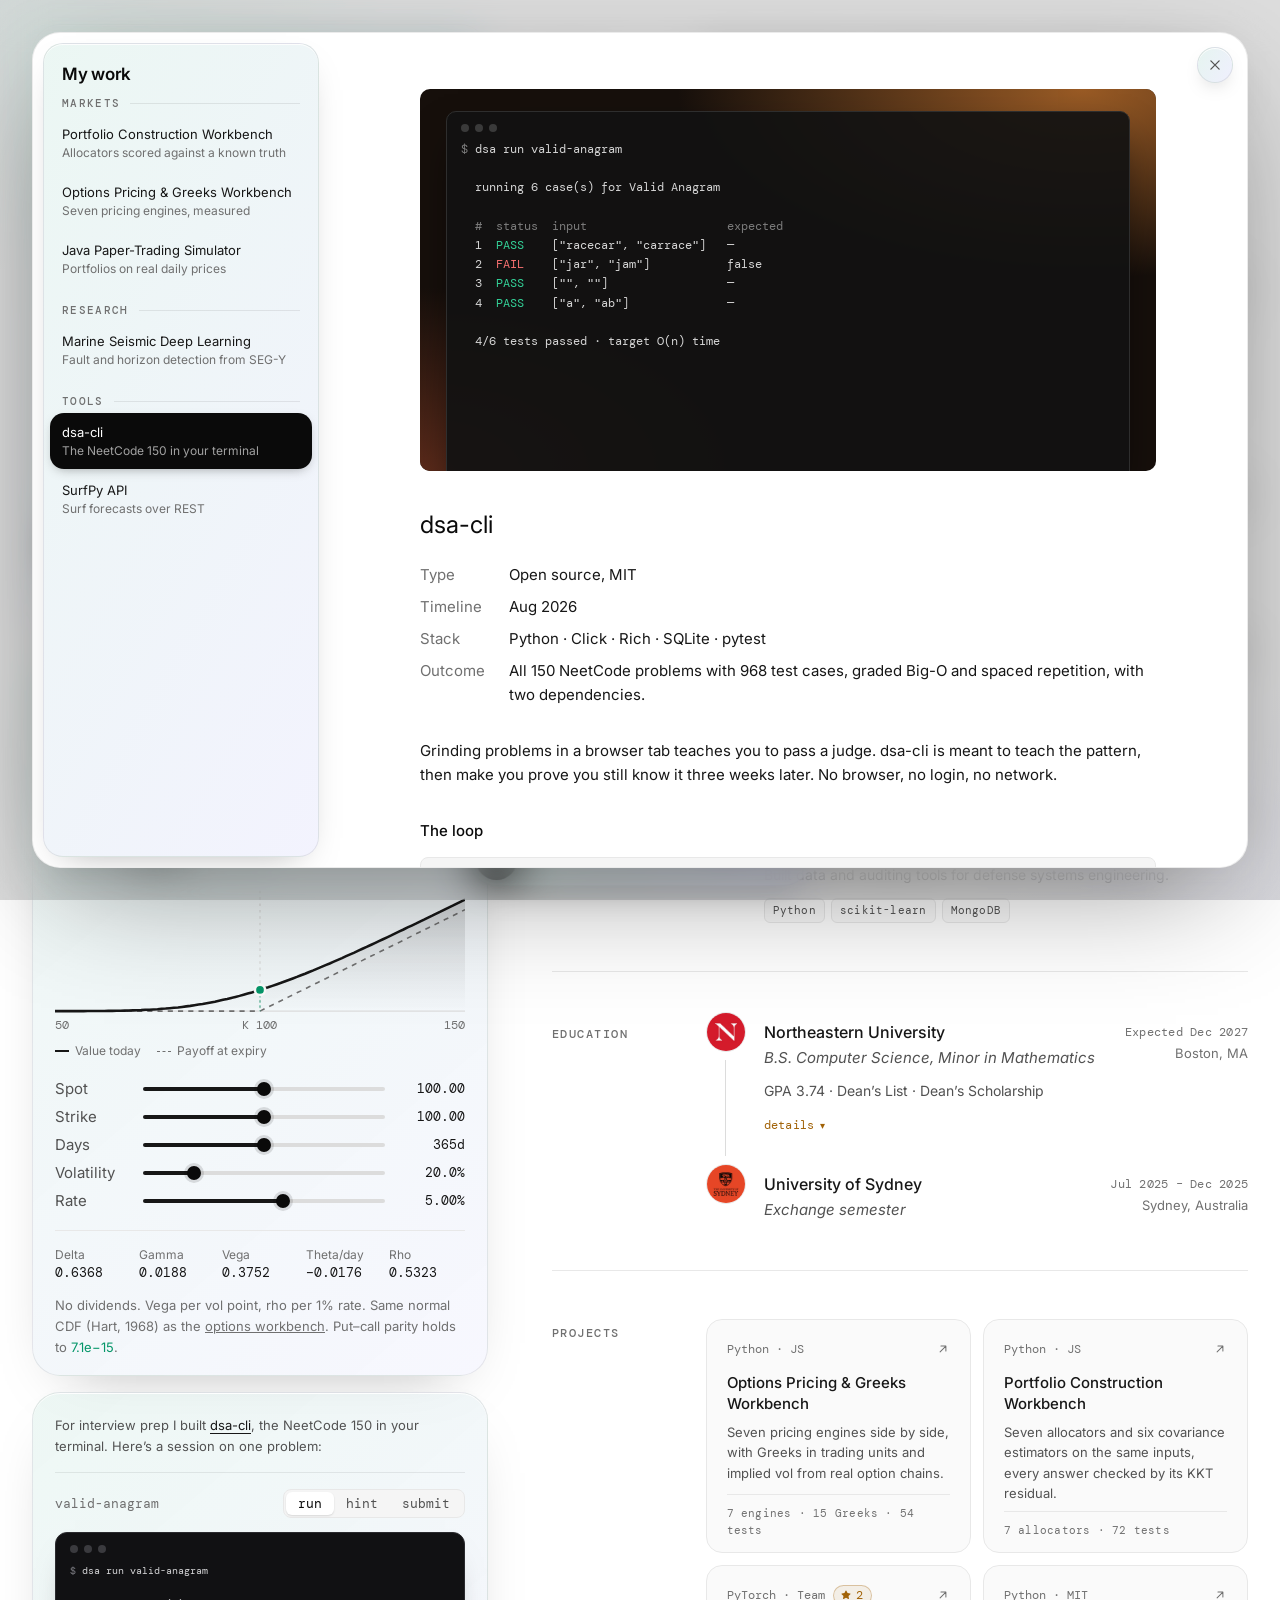
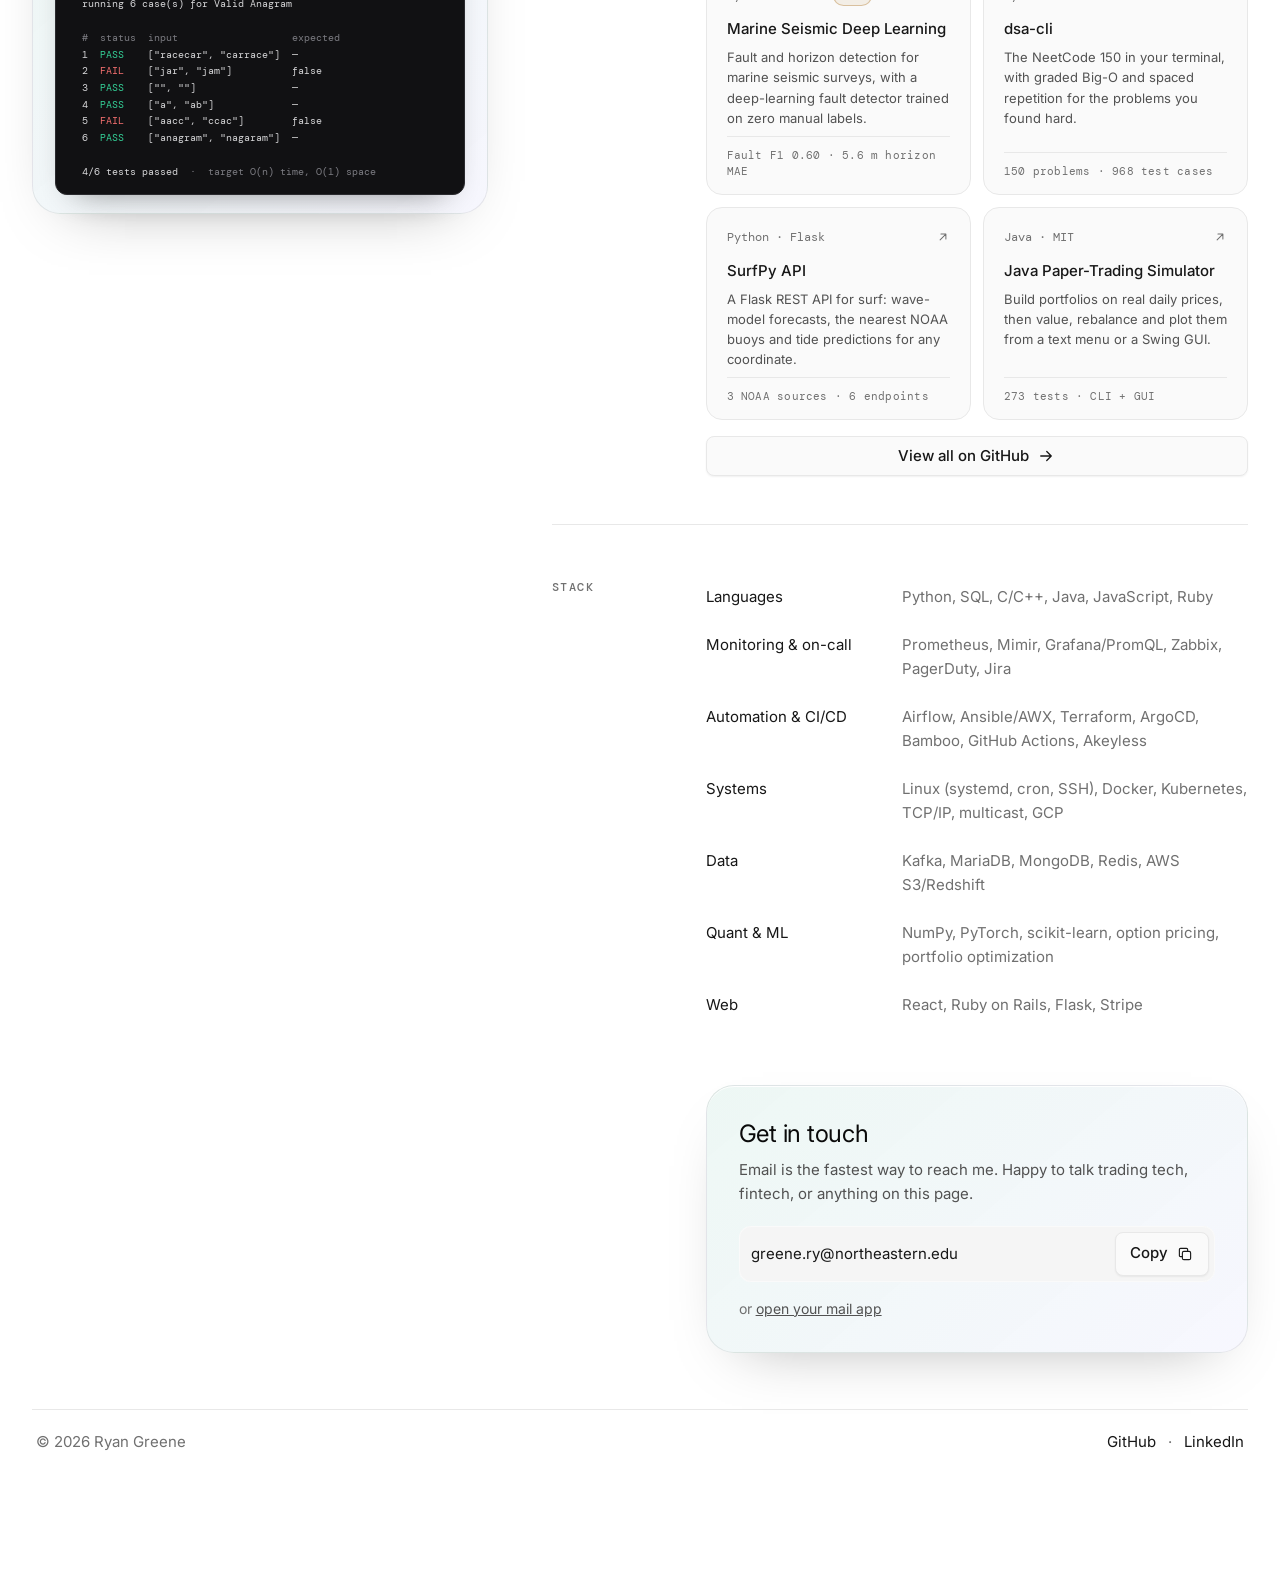
==== commit b0cf2347: "Thinner, tighter rings with the chart's green dot on the selected ring; clearer selected clock in da" ====
--- a/work/dsa-cli.html
+++ b/work/dsa-cli.html
@@ -13,7 +13,7 @@
   <link rel="preconnect" href="https://fonts.googleapis.com">
   <link rel="preconnect" href="https://fonts.gstatic.com" crossorigin>
   <link rel="stylesheet" href="https://fonts.googleapis.com/css2?family=DM+Mono:wght@400;500&family=Inter:wght@400;500&display=swap">
-  <link rel="stylesheet" href="../assets/site.css?v=b7b27ff8">
+  <link rel="stylesheet" href="../assets/site.css?v=edaca8d8">
   <script>
     // Runs before first paint: mark JS as available and apply a saved dark theme without a flash of white
     document.documentElement.classList.add('js');
@@ -173,6 +173,6 @@
     </div>
   </div>
 
-  <script src="../assets/site.js?v=b7b27ff8"></script>
+  <script src="../assets/site.js?v=edaca8d8"></script>
 </body>
 </html>
--- a/assets/site.css
+++ b/assets/site.css
@@ -279,7 +279,8 @@
 }
 .ring.is-open .ring-arc { stroke: var(--green); }
 /* The pricer chart's dot exactly: green, with the panel colour around it. Its 2-unit line and r=4 dot
-   draw at 2.56px and 5.1px, and this drawing is scaled 4/3 larger, so 1.5 and 3 units match */
+   draw at 2.56px and 5.1px, and this drawing is scaled 4/3 larger, so 1.5 and 3 units match. The rings sit
+   4.75 apart: the dot (3.75 to the edge of its padding) plus a neighbour's half-width (0.75) is 4.5, so it never touches one */
 .ring-now { fill: var(--green); stroke: var(--card); stroke-width: 1.5; opacity: 0; transition: opacity 0.4s var(--ease) 1.1s; }
 @media (prefers-reduced-motion: no-preference) {
   .rings.is-drawn .ring-now { transition: opacity 0.4s var(--ease) 1.1s, transform 0.5s var(--appear-ease); }
@@ -944,6 +945,10 @@
 .hero .mkt:hover, .hero .mkt.is-shown { border-color: transparent; background: rgb(128 128 128 / 0.12); color: var(--text); }
 .hero .mkt[aria-pressed="true"] { background: var(--seg-on); box-shadow: var(--seg-on-shadow); color: var(--strong); }
 .hero .mkt.is-local .mkt-city { color: inherit; }
+.hero .mkt.is-local:not([aria-pressed="true"]):not(:hover) { color: var(--muted); }   /* only the selected city is bright; the pin still marks home */
+:root[data-theme="dark"] .hero .mkt[aria-pressed="true"] {
+  background: rgb(255 255 255 / 0.13); box-shadow: inset 0 1px 0 rgb(255 255 255 / 0.08), 0 1px 3px rgb(0 0 0 / 0.5);
+}
 .mkt-code { display: none; }
 @container hero (max-width: 26rem) {
   .hero .mkt-city { display: none; }
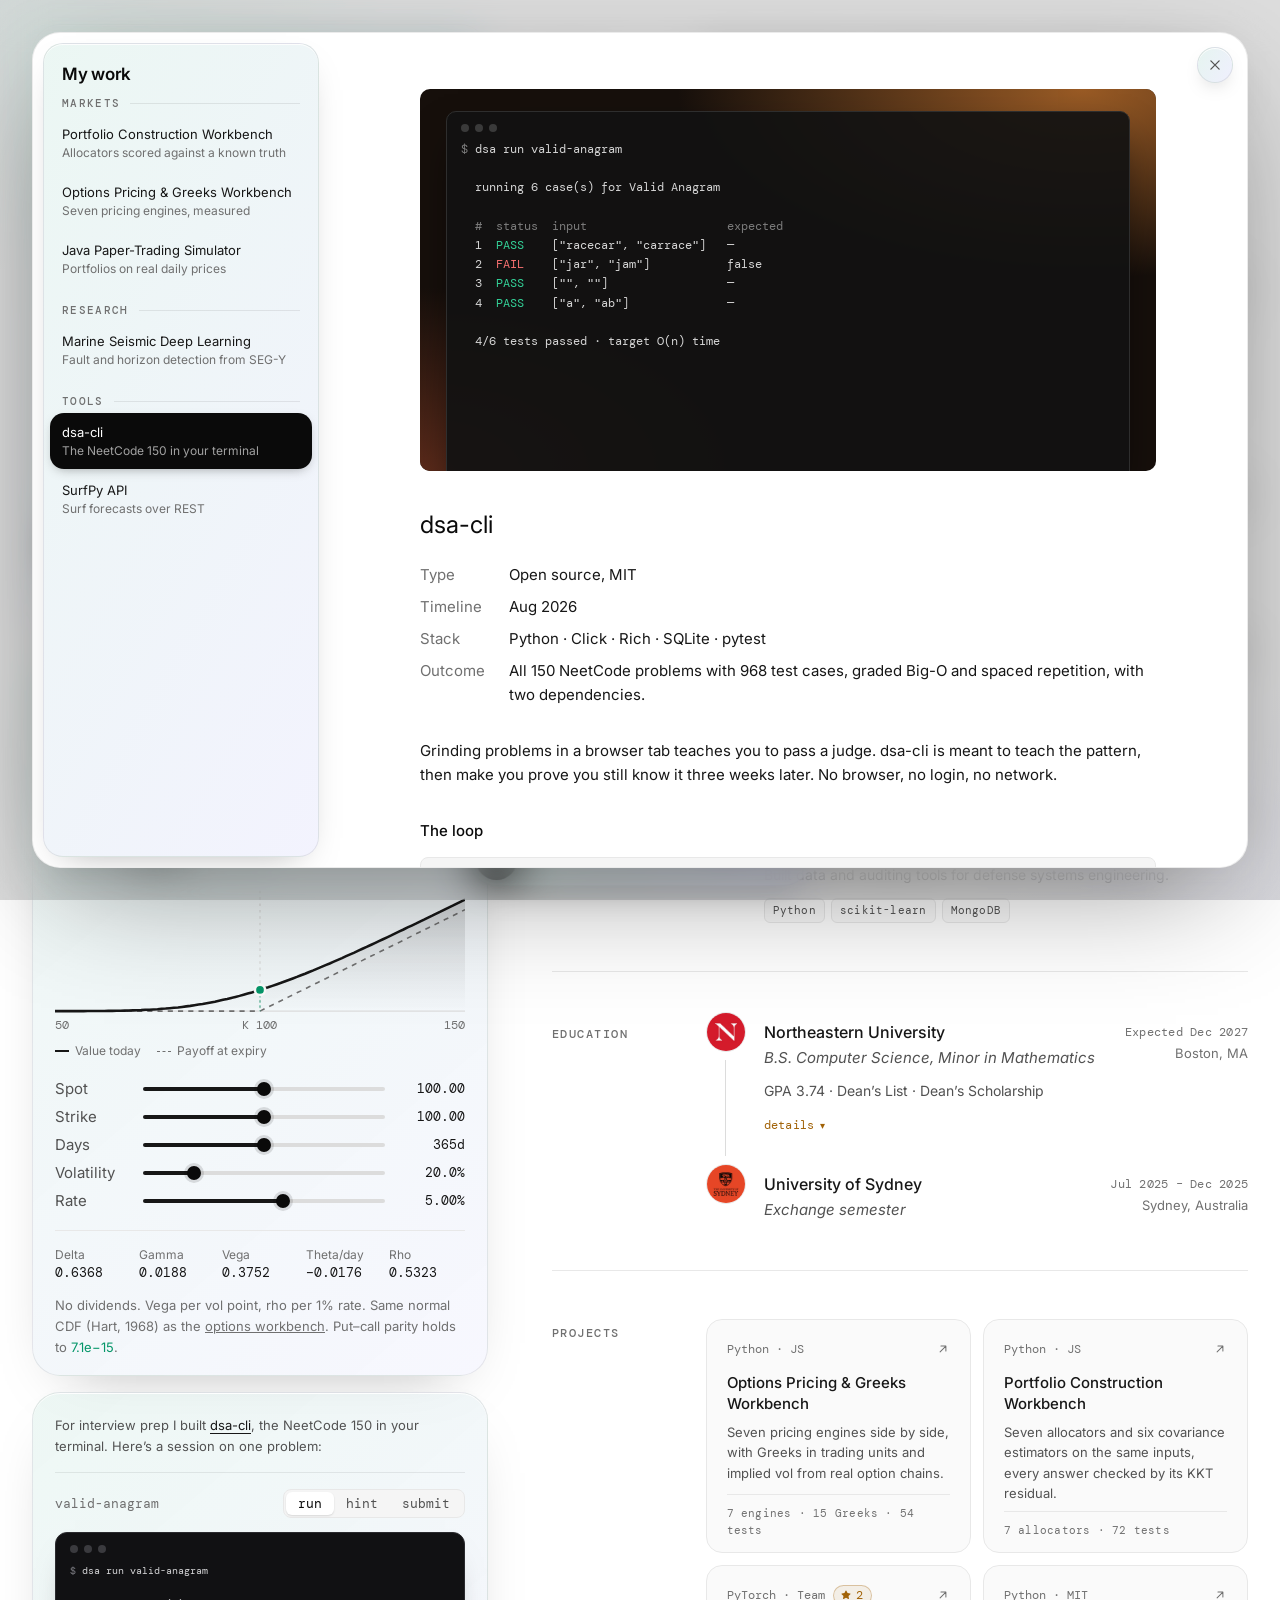
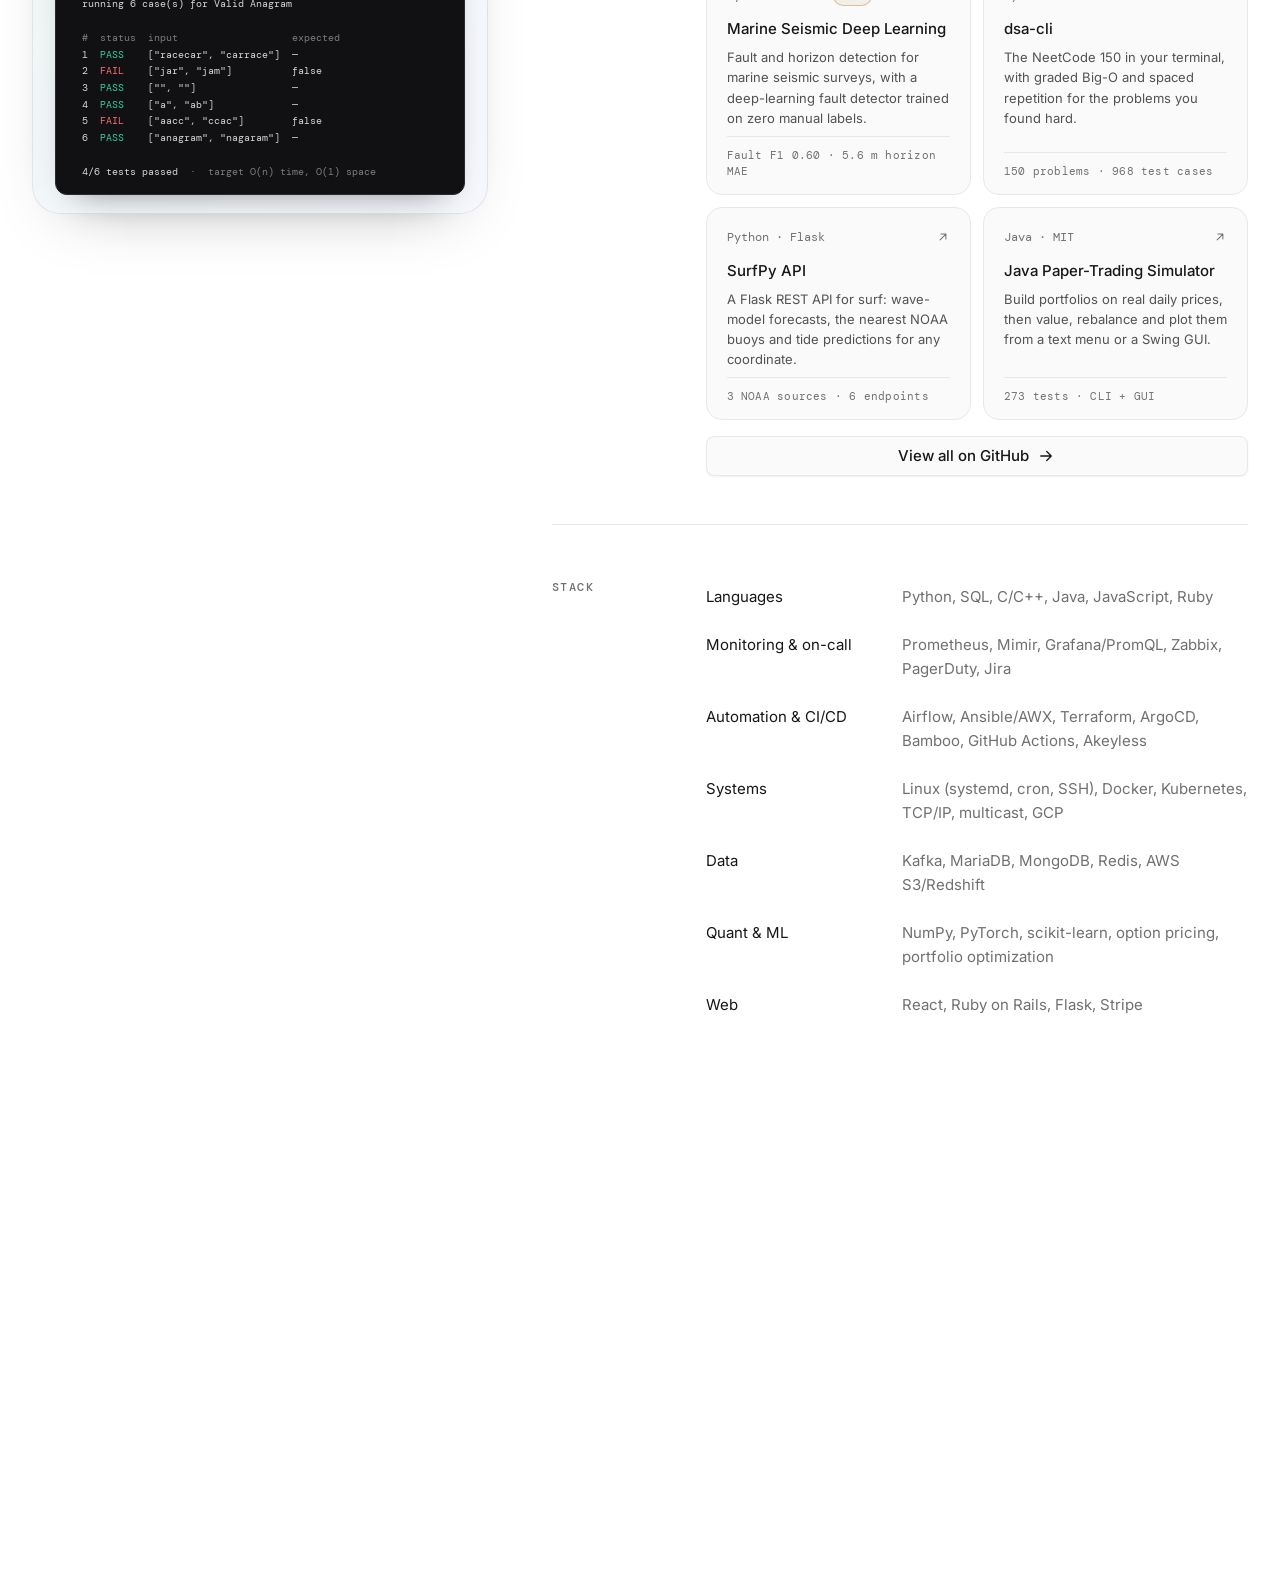
==== commit e134d10b: "Bigger photo snug to the rings; one-line ring note that never shifts the card" ====
--- a/work/dsa-cli.html
+++ b/work/dsa-cli.html
@@ -13,7 +13,7 @@
   <link rel="preconnect" href="https://fonts.googleapis.com">
   <link rel="preconnect" href="https://fonts.gstatic.com" crossorigin>
   <link rel="stylesheet" href="https://fonts.googleapis.com/css2?family=DM+Mono:wght@400;500&family=Inter:wght@400;500&display=swap">
-  <link rel="stylesheet" href="../assets/site.css?v=edaca8d8">
+  <link rel="stylesheet" href="../assets/site.css?v=e035a56b">
   <script>
     // Runs before first paint: mark JS as available and apply a saved dark theme without a flash of white
     document.documentElement.classList.add('js');
@@ -173,6 +173,6 @@
     </div>
   </div>
 
-  <script src="../assets/site.js?v=edaca8d8"></script>
+  <script src="../assets/site.js?v=e035a56b"></script>
 </body>
 </html>
--- a/assets/site.css
+++ b/assets/site.css
@@ -255,11 +255,11 @@
 .pin { width: 12px; height: 12px; margin-right: -2px; flex: none; }
 .mkt-dot { width: 6px; height: 6px; flex: none; border-radius: 50%; background: var(--dot); }
 .mkt.is-open .mkt-dot { background: var(--green); box-shadow: 0 0 0 3px rgb(var(--green-rgb) / 0.15); }
-.mkt-readout { min-height: 1.5em; font: 400 var(--fs-xs)/1.5 var(--mono); color: var(--muted); transition: opacity 0.15s; }
+.mkt-readout { max-width: 100%; height: 1.5em; overflow: hidden; white-space: nowrap; text-overflow: ellipsis; font: 400 var(--fs-xs)/1.5 var(--mono); color: var(--muted); transition: opacity 0.15s; }   /* one line, always: swapping it never moves the card */
 .mkt-readout.is-swapping { opacity: 0; }
 
 .avatar {
-  display: grid; place-items: center; width: 164px; height: 164px; border-radius: 50%;
+  display: grid; place-items: center; width: 174px; height: 174px; border-radius: 50%;   /* reaches r=51 of the rings' 144 grid: the rings' own gap from the inner ring */
   border: 1px solid var(--line-2);
   background: var(--avatar-bg);
   font: 500 1.375rem/1 var(--font); letter-spacing: 0.02em; color: var(--text);
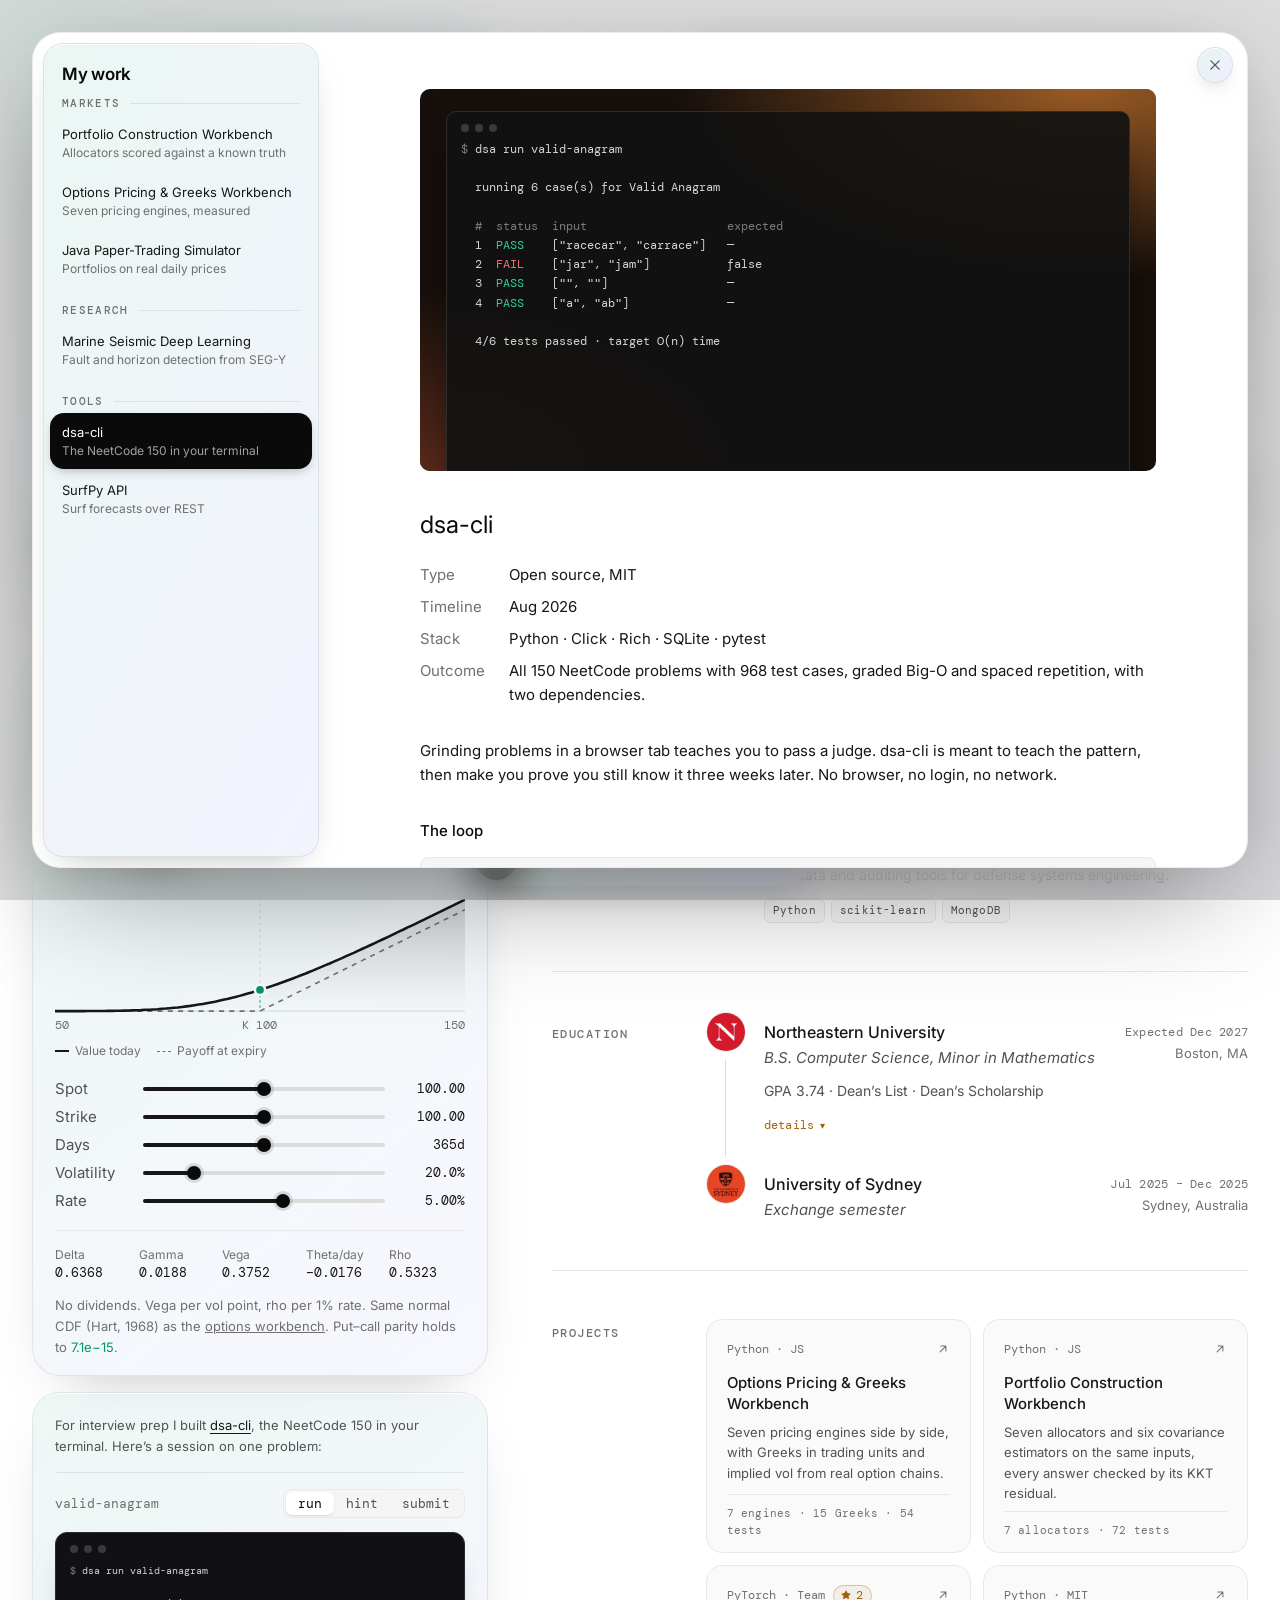
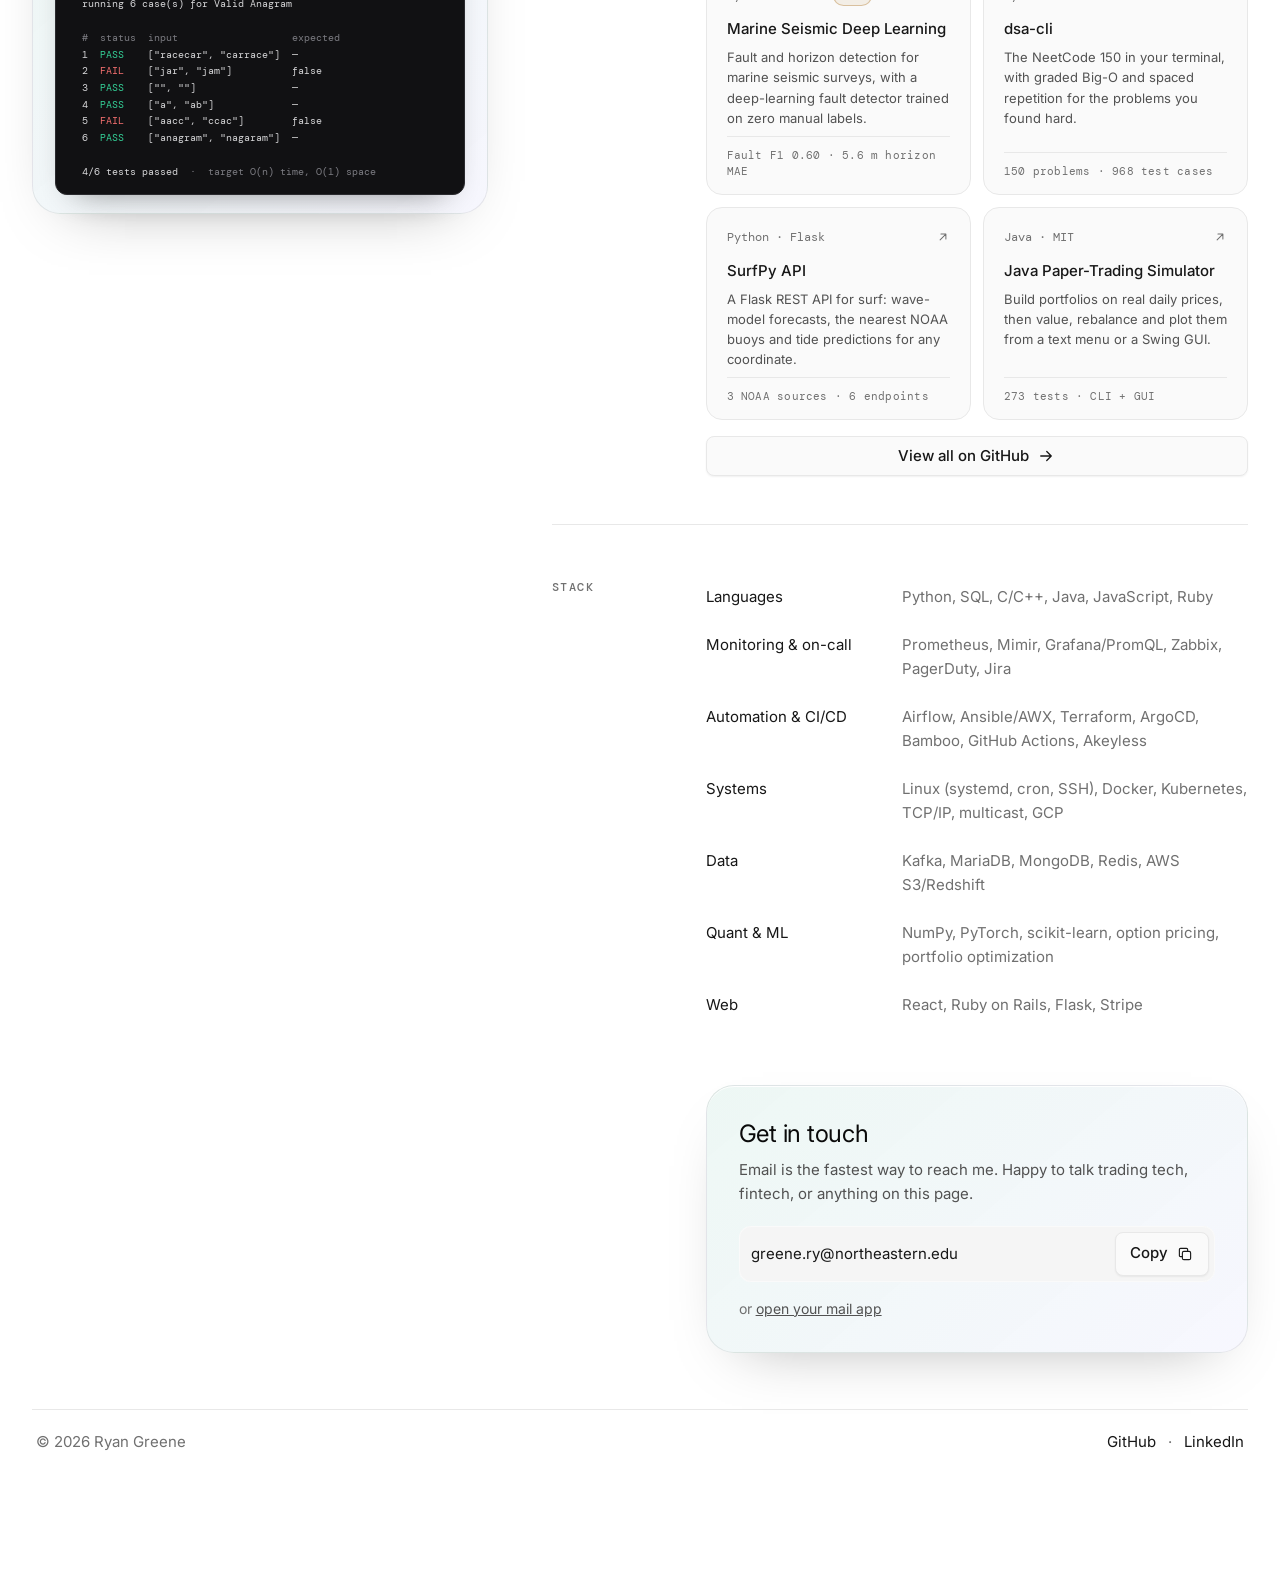
==== commit 144a046a: "Status pill: Currently @ Flow Traders, tidier two-line chip on phones" ====
--- a/work/dsa-cli.html
+++ b/work/dsa-cli.html
@@ -13,7 +13,7 @@
   <link rel="preconnect" href="https://fonts.googleapis.com">
   <link rel="preconnect" href="https://fonts.gstatic.com" crossorigin>
   <link rel="stylesheet" href="https://fonts.googleapis.com/css2?family=DM+Mono:wght@400;500&family=Inter:wght@400;500&display=swap">
-  <link rel="stylesheet" href="../assets/site.css?v=e035a56b">
+  <link rel="stylesheet" href="../assets/site.css?v=6ec0147d">
   <script>
     // Runs before first paint: mark JS as available and apply a saved dark theme without a flash of white
     document.documentElement.classList.add('js');
@@ -173,6 +173,6 @@
     </div>
   </div>
 
-  <script src="../assets/site.js?v=e035a56b"></script>
+  <script src="../assets/site.js?v=6ec0147d"></script>
 </body>
 </html>
--- a/assets/site.css
+++ b/assets/site.css
@@ -305,13 +305,12 @@
   font: 400 var(--fs-xs)/1.45 var(--mono); letter-spacing: 0.01em; color: var(--green-text);
 }
 .avail .pulse::after { box-shadow: 0 0 8px rgb(var(--green-rgb) / 0.8); }
-/* Narrow phones, and the half-width intro panel on tablets: the two halves on their own lines,
-   centred, instead of wrapping mid-phrase */
+/* Narrow phones, and the half-width intro panel on tablets: a two-line status chip (dot beside a
+   title and a softer subtitle) instead of wrapping mid-phrase */
 @media (max-width: 26rem), (min-width: 50.625rem) and (max-width: 74.99rem) {
-  .avail { align-items: flex-start; border-radius: 14px; padding-block: 7px; }
-  .avail .pulse { margin-top: 1px; }
+  .avail { align-items: center; gap: 10px; padding: 8px 18px 8px 12px; border-radius: 16px; text-align: left; }
   .avail-sep { display: none; }
-  .avail-now { display: block; }
+  .avail-now { display: block; color: color-mix(in srgb, var(--green-text) 72%, transparent); }
 }
 .status { margin-top: 6px; font-size: 0.875rem; color: var(--text-2); text-wrap: balance; }
 .hero .avail { margin-top: 16px; }
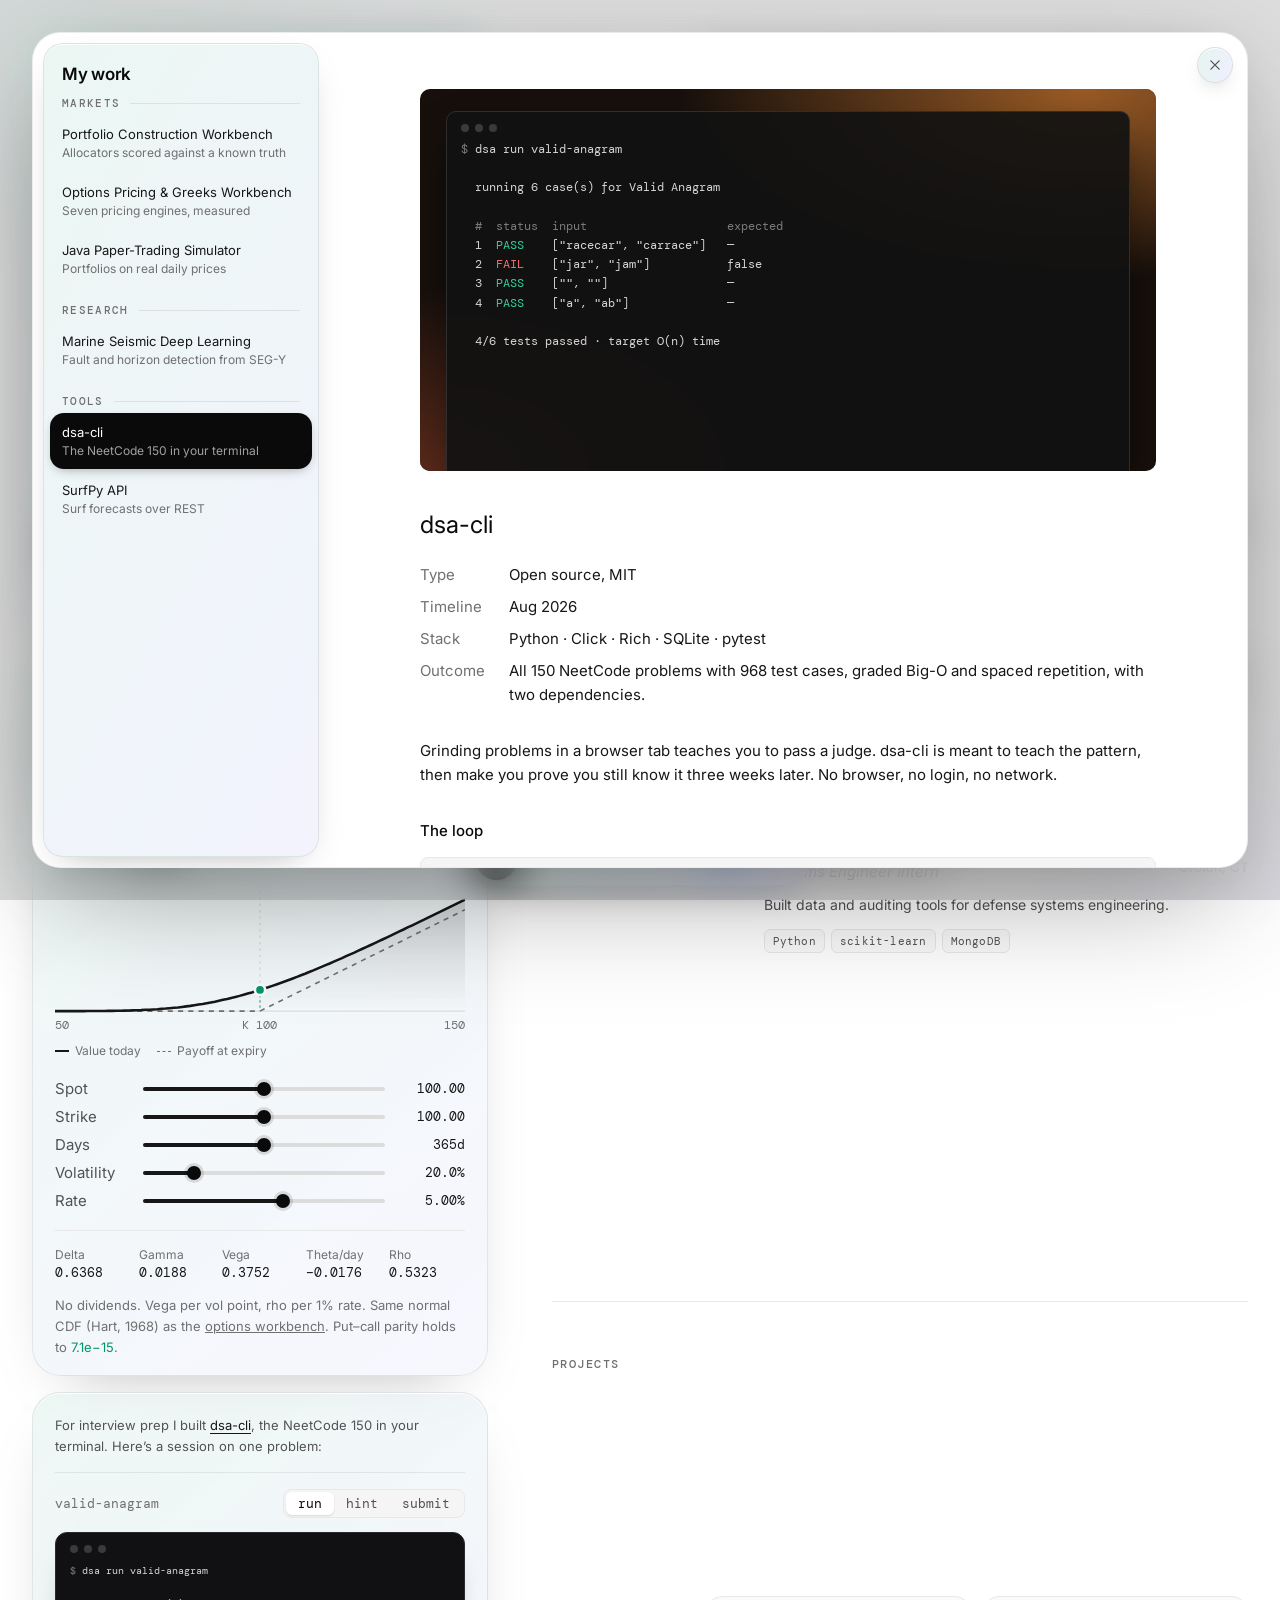
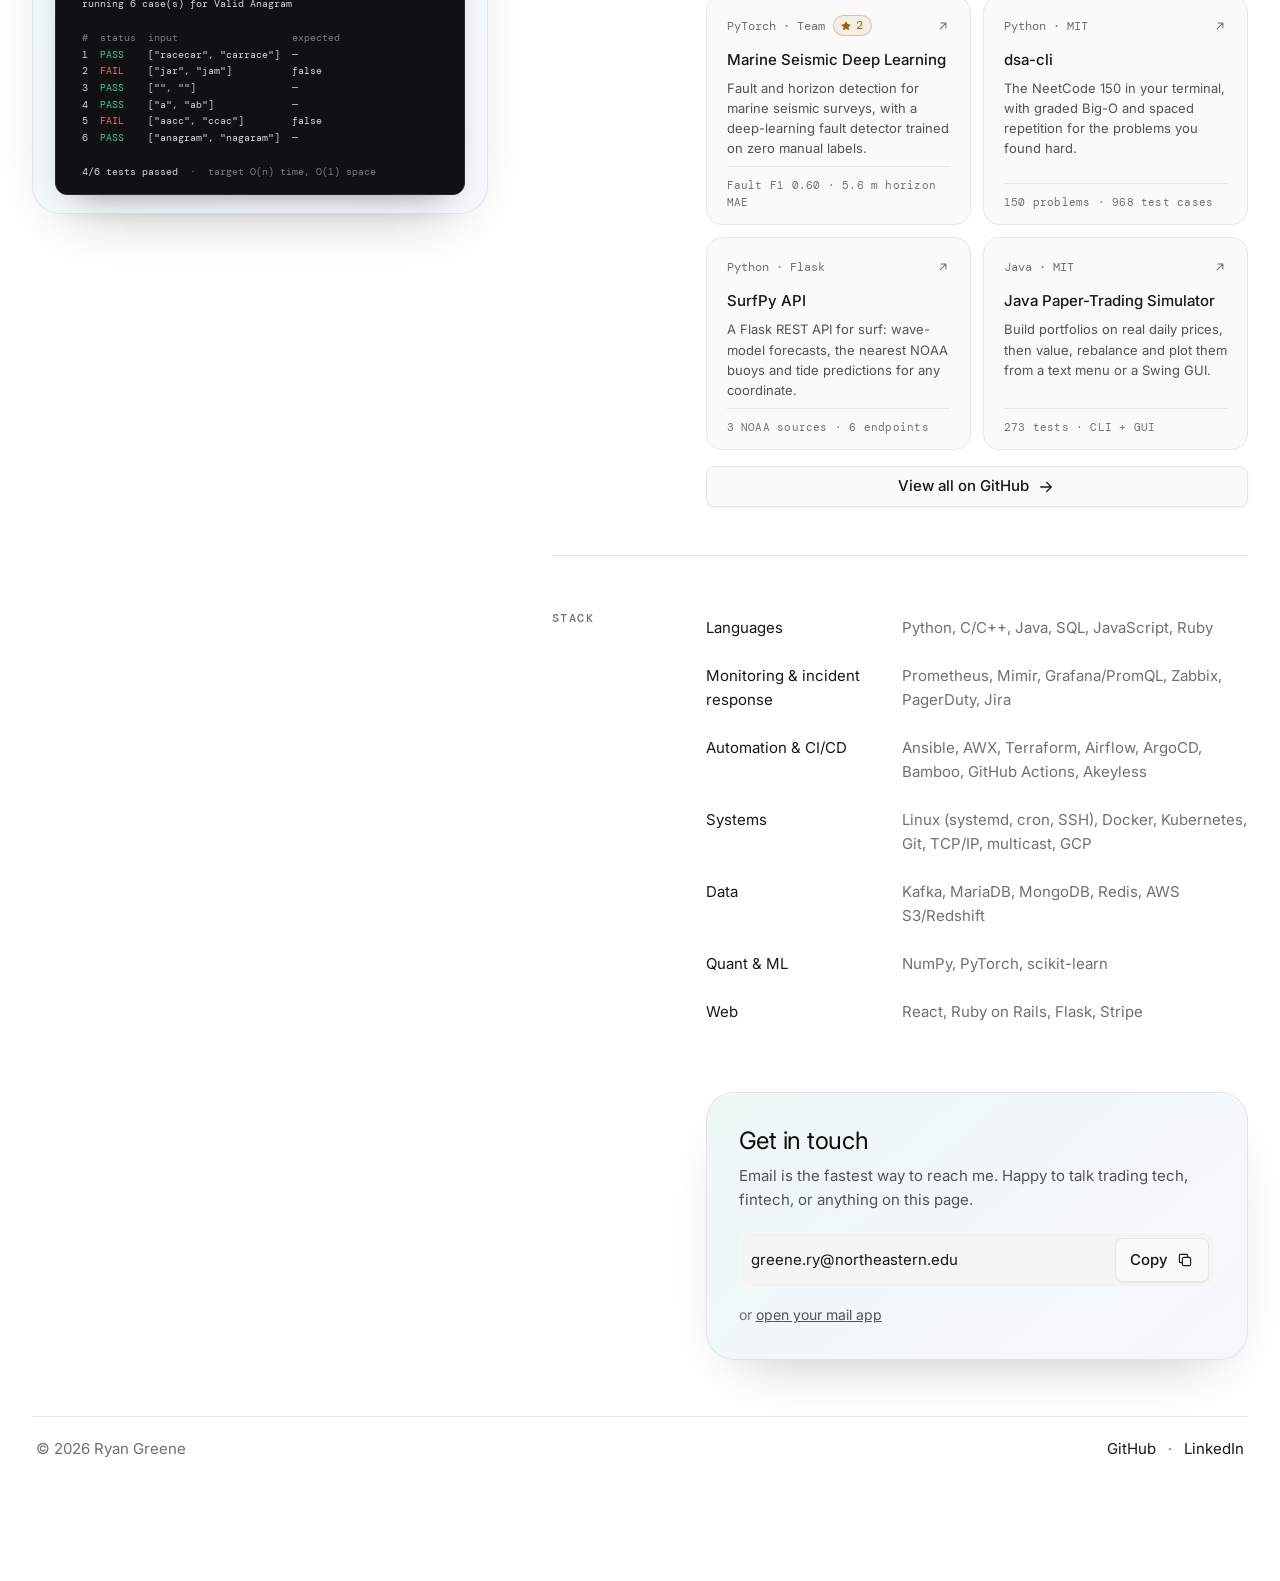
==== commit f1a6ca91: "Update skills (Git, incident response, Quant & ML) and Flow Traders tags" ====
--- a/work/dsa-cli.html
+++ b/work/dsa-cli.html
@@ -13,7 +13,7 @@
   <link rel="preconnect" href="https://fonts.googleapis.com">
   <link rel="preconnect" href="https://fonts.gstatic.com" crossorigin>
   <link rel="stylesheet" href="https://fonts.googleapis.com/css2?family=DM+Mono:wght@400;500&family=Inter:wght@400;500&display=swap">
-  <link rel="stylesheet" href="../assets/site.css?v=6ec0147d">
+  <link rel="stylesheet" href="../assets/site.css?v=1cddc3c5">
   <script>
     // Runs before first paint: mark JS as available and apply a saved dark theme without a flash of white
     document.documentElement.classList.add('js');
@@ -173,6 +173,6 @@
     </div>
   </div>
 
-  <script src="../assets/site.js?v=6ec0147d"></script>
+  <script src="../assets/site.js?v=1cddc3c5"></script>
 </body>
 </html>
--- a/assets/site.css
+++ b/assets/site.css
@@ -529,7 +529,9 @@
 .skill-row { display: grid; gap: 2px 20px; }
 .skill-row dt { color: var(--text); }
 .skill-row dd { color: var(--muted); }
-@media (min-width: 40rem) { .skill-row { grid-template-columns: 11rem minmax(0, 1fr); } }
+#stack .list { container-type: inline-size; }
+@container (min-width: 30rem) { .skill-row { grid-template-columns: 11rem minmax(0, 1fr); } }
+@container (min-width: 36rem) { .skill-row { grid-template-columns: 14rem minmax(0, 1fr); } }   /* room for the longest label on one line */
 
 /* ---------- Contact ---------- */
 .contact { display: flex; flex-direction: column; align-items: center; gap: 24px; padding: 16px 0; text-align: center; }
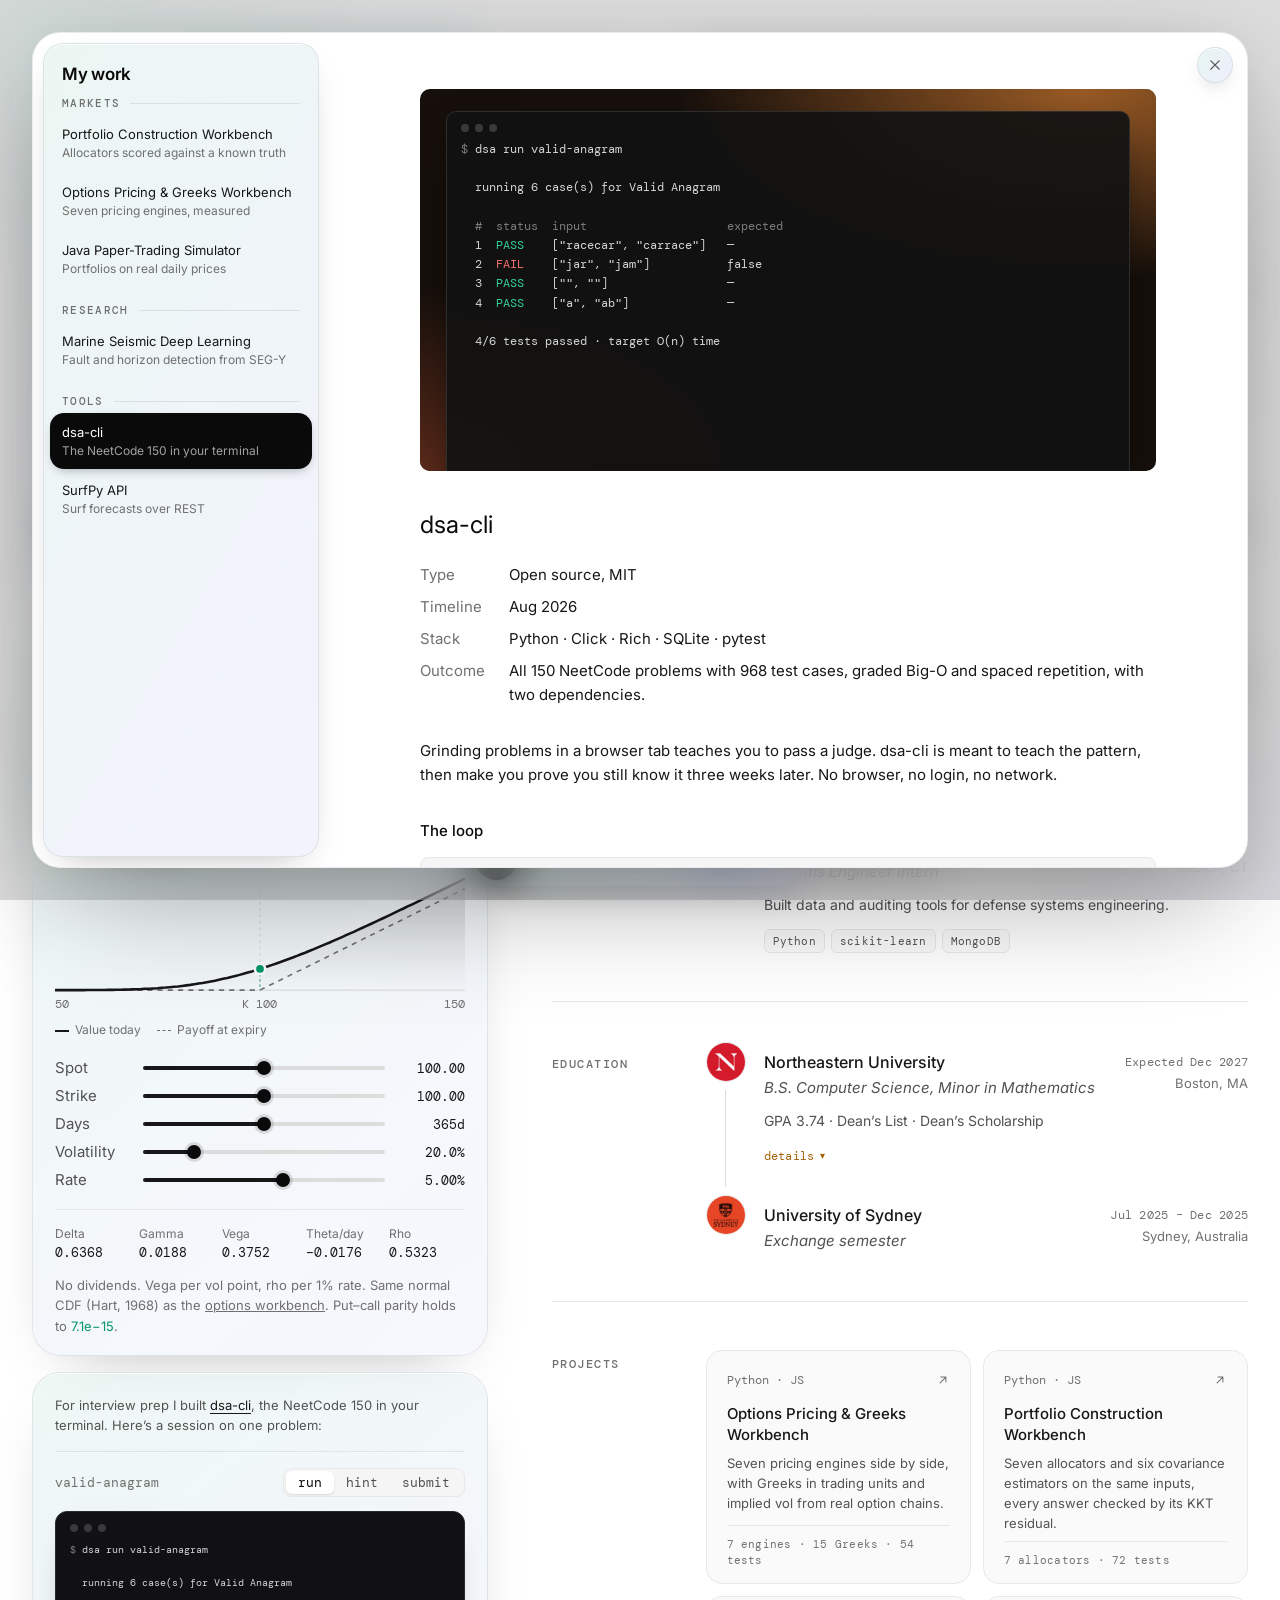
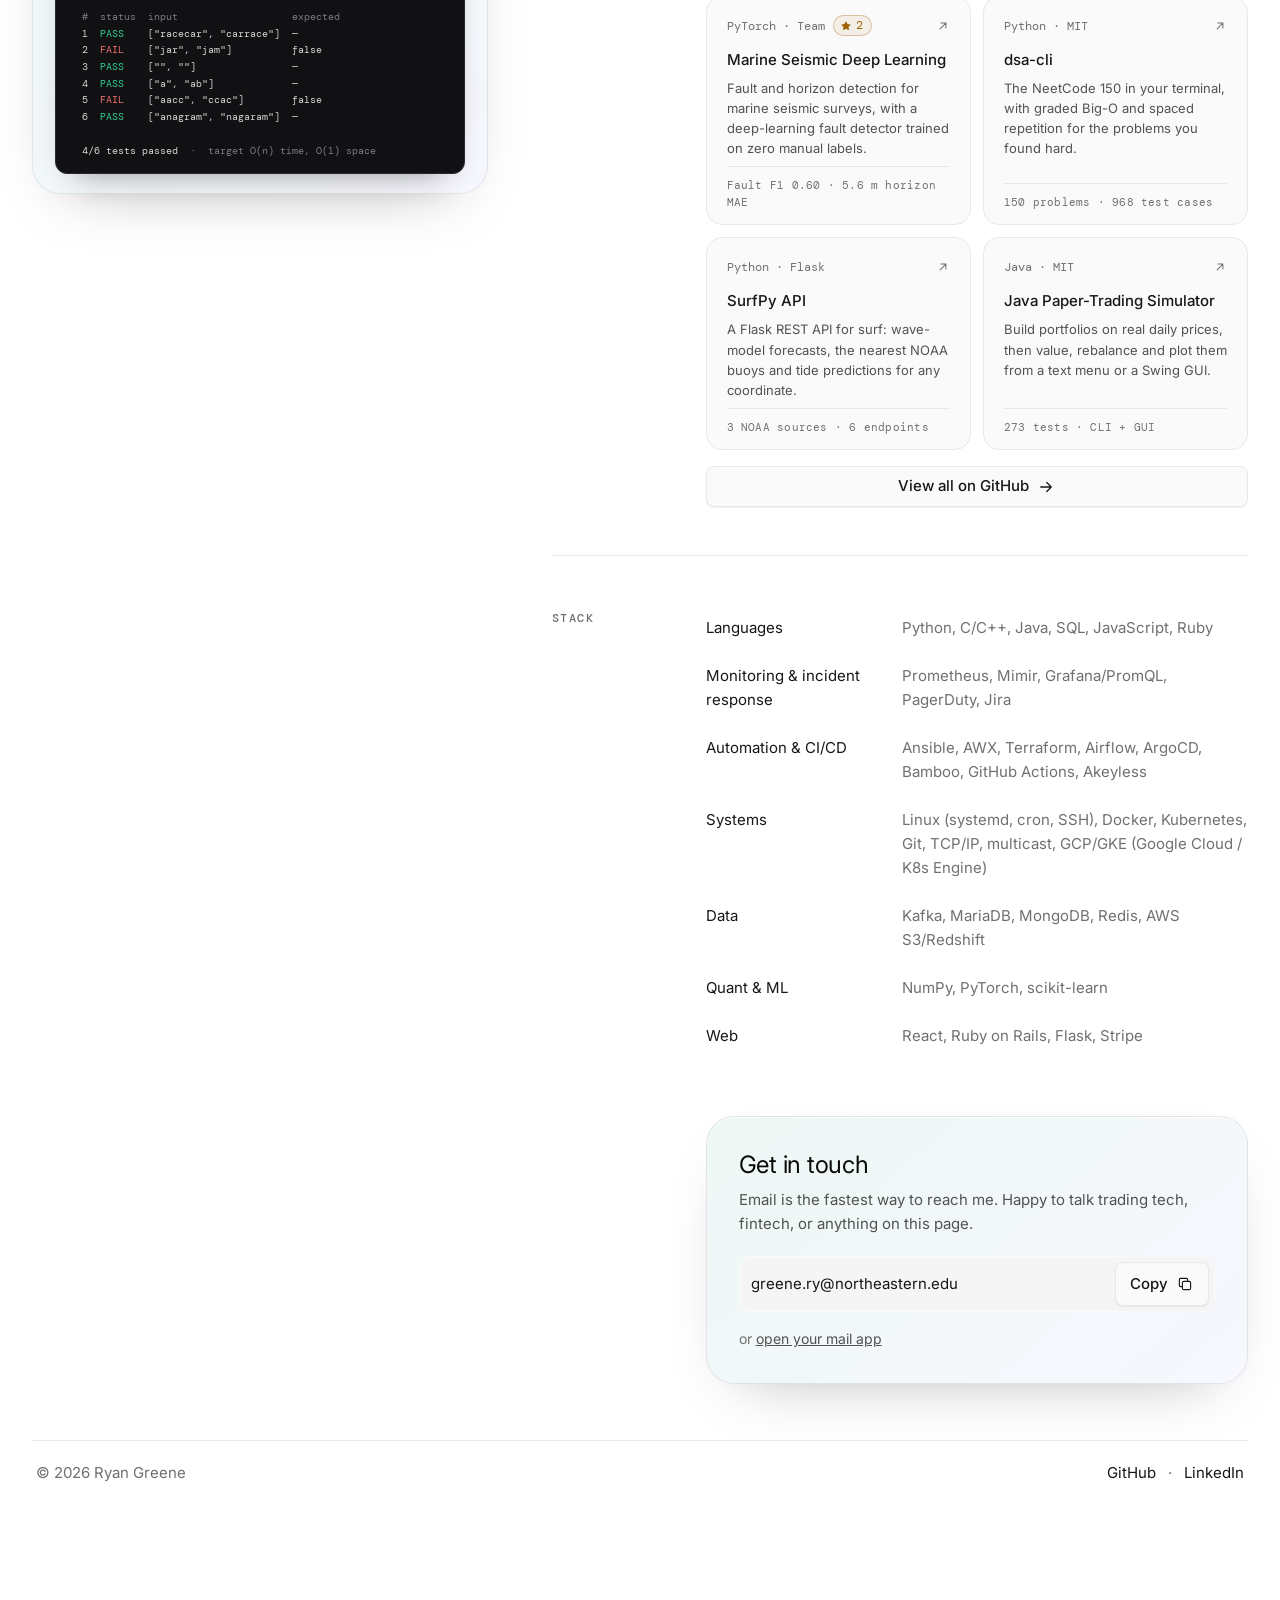
==== commit 95252782: "Name back in the regular font; remove Zabbix" ====
--- a/work/dsa-cli.html
+++ b/work/dsa-cli.html
@@ -13,7 +13,7 @@
   <link rel="preconnect" href="https://fonts.googleapis.com">
   <link rel="preconnect" href="https://fonts.gstatic.com" crossorigin>
   <link rel="stylesheet" href="https://fonts.googleapis.com/css2?family=DM+Mono:wght@400;500&family=Inter:wght@400;500&display=swap">
-  <link rel="stylesheet" href="../assets/site.css?v=1cddc3c5">
+  <link rel="stylesheet" href="../assets/site.css?v=782322e2">
   <script>
     // Runs before first paint: mark JS as available and apply a saved dark theme without a flash of white
     document.documentElement.classList.add('js');
@@ -173,6 +173,6 @@
     </div>
   </div>
 
-  <script src="../assets/site.js?v=1cddc3c5"></script>
+  <script src="../assets/site.js?v=782322e2"></script>
 </body>
 </html>
--- a/assets/site.css
+++ b/assets/site.css
@@ -958,10 +958,7 @@
 .hero .mkt-readout { margin-top: 6px; }
 
 .hero .avatar-wrap { margin-top: 10px; }
-/* The name in Acki Preschool (Anke-Art), as outlines rather than a font file: the font asks not to be
-   redistributed, so only these letters ship. The real text is there for screen readers. Slightly askew: a joke. */
-.hero h1 { line-height: 1; rotate: -2deg; }
-.name-art { display: block; height: 2.8rem; width: auto; margin-block: 4px 10px; fill: currentColor; }
+.hero h1 { font-size: 2rem; font-weight: 500; letter-spacing: -0.025em; }
 
 .hero .actions { gap: 8px; margin-top: 22px; }
 .hero .social {
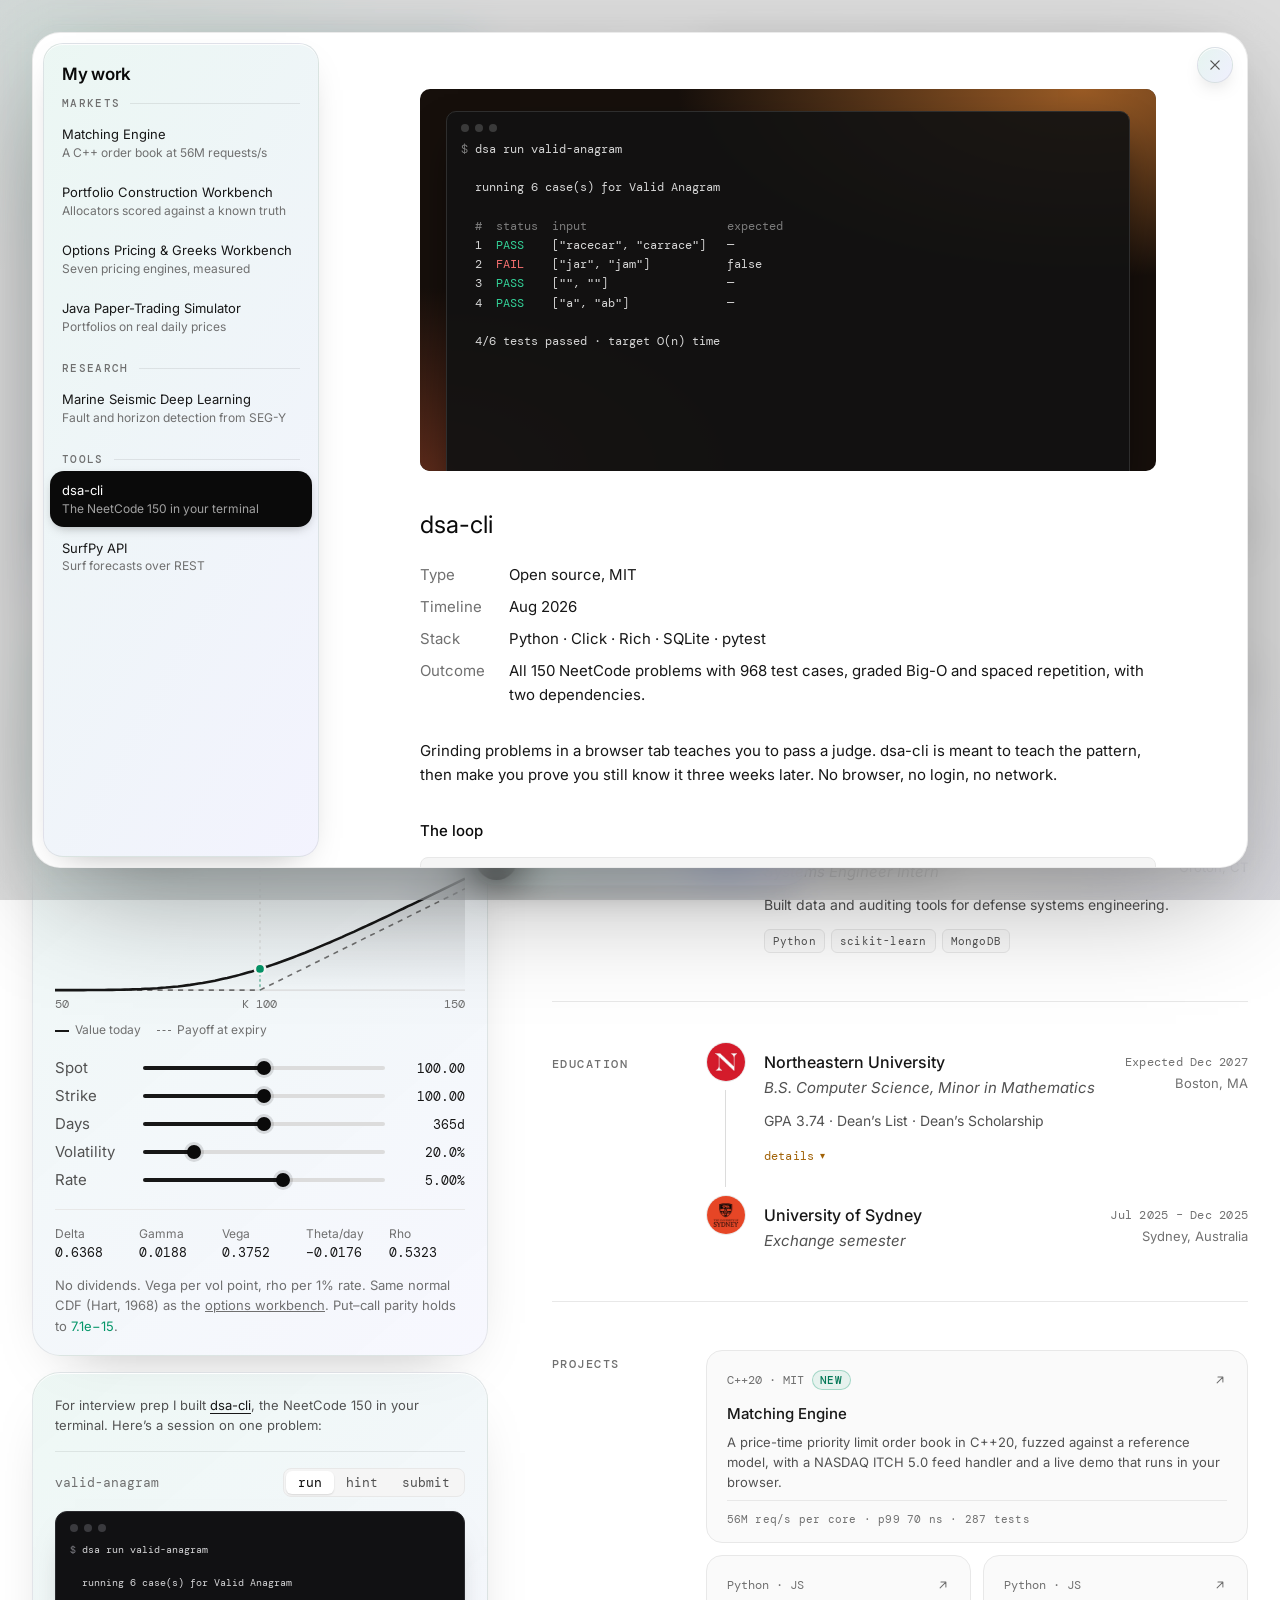
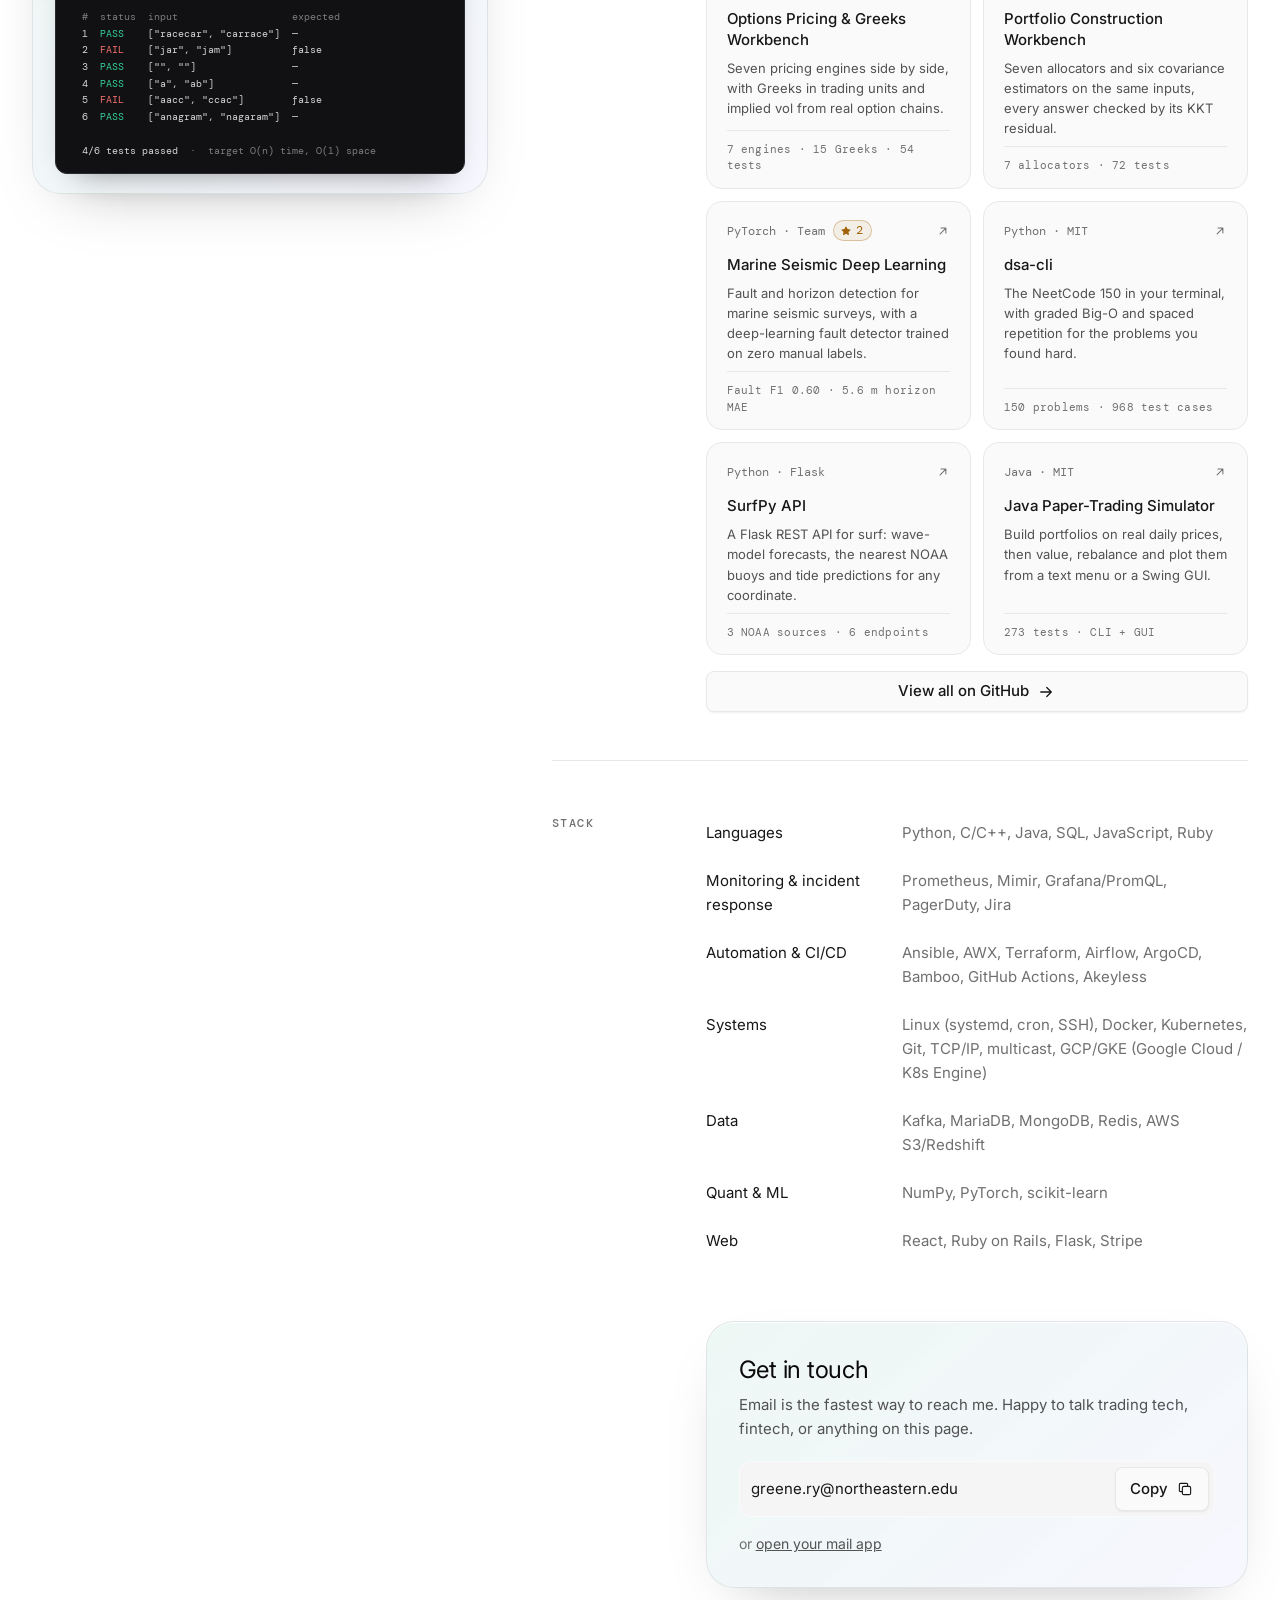
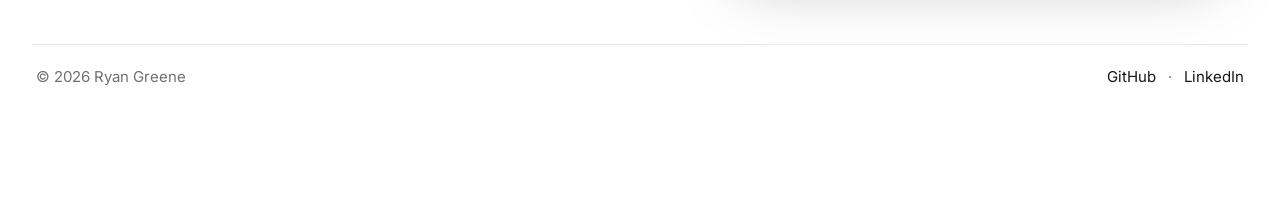
==== commit b8d6c230: "Add the matching engine project" ====
--- a/work/dsa-cli.html
+++ b/work/dsa-cli.html
@@ -13,7 +13,7 @@
   <link rel="preconnect" href="https://fonts.googleapis.com">
   <link rel="preconnect" href="https://fonts.gstatic.com" crossorigin>
   <link rel="stylesheet" href="https://fonts.googleapis.com/css2?family=DM+Mono:wght@400;500&family=Inter:wght@400;500&display=swap">
-  <link rel="stylesheet" href="../assets/site.css?v=782322e2">
+  <link rel="stylesheet" href="../assets/site.css?v=73a69969">
   <script>
     // Runs before first paint: mark JS as available and apply a saved dark theme without a flash of white
     document.documentElement.classList.add('js');
@@ -69,6 +69,7 @@
       <div class="wl-groups">
         <h3 class="wl-group" id="wl-markets">Markets</h3>
         <ul class="wl-items" aria-labelledby="wl-markets">
+          <li><a class="wl-item" href="matching-engine.html"><span class="wl-name">Matching Engine</span><span class="wl-sub">A C++ order book at 56M requests/s</span></a></li>
           <li><a class="wl-item" href="portfolio-optimizer.html"><span class="wl-name">Portfolio Construction Workbench</span><span class="wl-sub">Allocators scored against a known truth</span></a></li>
           <li><a class="wl-item" href="options-pricing.html"><span class="wl-name">Options Pricing &amp; Greeks Workbench</span><span class="wl-sub">Seven pricing engines, measured</span></a></li>
           <li><a class="wl-item" href="papertrade-sim.html"><span class="wl-name">Java Paper-Trading Simulator</span><span class="wl-sub">Portfolios on real daily prices</span></a></li>
@@ -155,6 +156,7 @@
           <h2 class="wl-title" id="more-heading">Up next</h2>
           <ul class="wl-items">
             <li><a class="wl-item" href="surfpy-api.html"><span class="wl-name">SurfPy API</span><span class="wl-sub">Surf forecasts over REST</span><svg aria-hidden="true"><use href="#i-chevron"/></svg></a></li>
+            <li><a class="wl-item" href="matching-engine.html"><span class="wl-name">Matching Engine</span><span class="wl-sub">A C++ order book at 56M requests/s</span><svg aria-hidden="true"><use href="#i-chevron"/></svg></a></li>
             <li><a class="wl-item" href="portfolio-optimizer.html"><span class="wl-name">Portfolio Construction Workbench</span><span class="wl-sub">Allocators scored against a known truth</span><svg aria-hidden="true"><use href="#i-chevron"/></svg></a></li>
             <li><a class="wl-item" href="options-pricing.html"><span class="wl-name">Options Pricing &amp; Greeks Workbench</span><span class="wl-sub">Seven pricing engines, measured</span><svg aria-hidden="true"><use href="#i-chevron"/></svg></a></li>
             <li><a class="wl-item" href="papertrade-sim.html"><span class="wl-name">Java Paper-Trading Simulator</span><span class="wl-sub">Portfolios on real daily prices</span><svg aria-hidden="true"><use href="#i-chevron"/></svg></a></li>
@@ -173,6 +175,6 @@
     </div>
   </div>
 
-  <script src="../assets/site.js?v=782322e2"></script>
+  <script src="../assets/site.js?v=73a69969"></script>
 </body>
 </html>
--- a/assets/site.css
+++ b/assets/site.css
@@ -347,6 +347,11 @@
 .card:hover { border-color: var(--line-2); background: var(--card-2); color: var(--text); }
 .card-head { display: flex; align-items: center; gap: 8px; margin-bottom: 4px; }
 .card-head .card-go { margin-left: auto; }
+@media (min-width: 32rem) { .card--wide { grid-column: 1 / -1; } }   /* the newest project spans the row */
+.card-new {
+  padding: 2px 7px; border: 1px solid rgb(var(--green-rgb) / 0.3); border-radius: 999px; background: rgb(var(--green-rgb) / 0.08);
+  font: 500 0.6875rem/1.3 var(--mono); letter-spacing: 0.06em; text-transform: uppercase; color: var(--green-text);
+}
 .card-head { min-height: 22px; }   /* the same with or without a stars badge, so titles line up across a row */
 .card-meta { font: 400 var(--fs-xs) var(--mono); color: var(--muted); }
 .card-go { width: 14px; height: 14px; flex: none; color: var(--muted); rotate: -45deg; transition: color 0.2s var(--ease), translate 0.2s var(--ease); }
@@ -726,6 +731,11 @@
 .prose figure { margin: 1.6em 0 0; }
 .prose figure img { display: block; width: 100%; height: auto; border: 1px solid var(--line); border-radius: 10px; }
 .prose figcaption { margin-top: 8px; font-size: var(--fs-sm); color: var(--muted); }
+/* Charts drawn for both themes: show the one that matches the site's */
+.prose .chart img { padding: 14px 16px; background: var(--card); }
+.chart .only-dark { display: none; }
+:root[data-theme="dark"] .chart .only-light { display: none; }
+:root[data-theme="dark"] .chart .only-dark { display: block; }
 .prose :is(ul, figure, .table-wrap) + p { margin-top: 1.1em; }
 .prose h3 { margin: 1.6em 0 0.5em; font: 500 var(--fs-sm)/1.4 var(--font); color: var(--text-2); }
 .prose h2 + h3 { margin-top: 0.4em; }
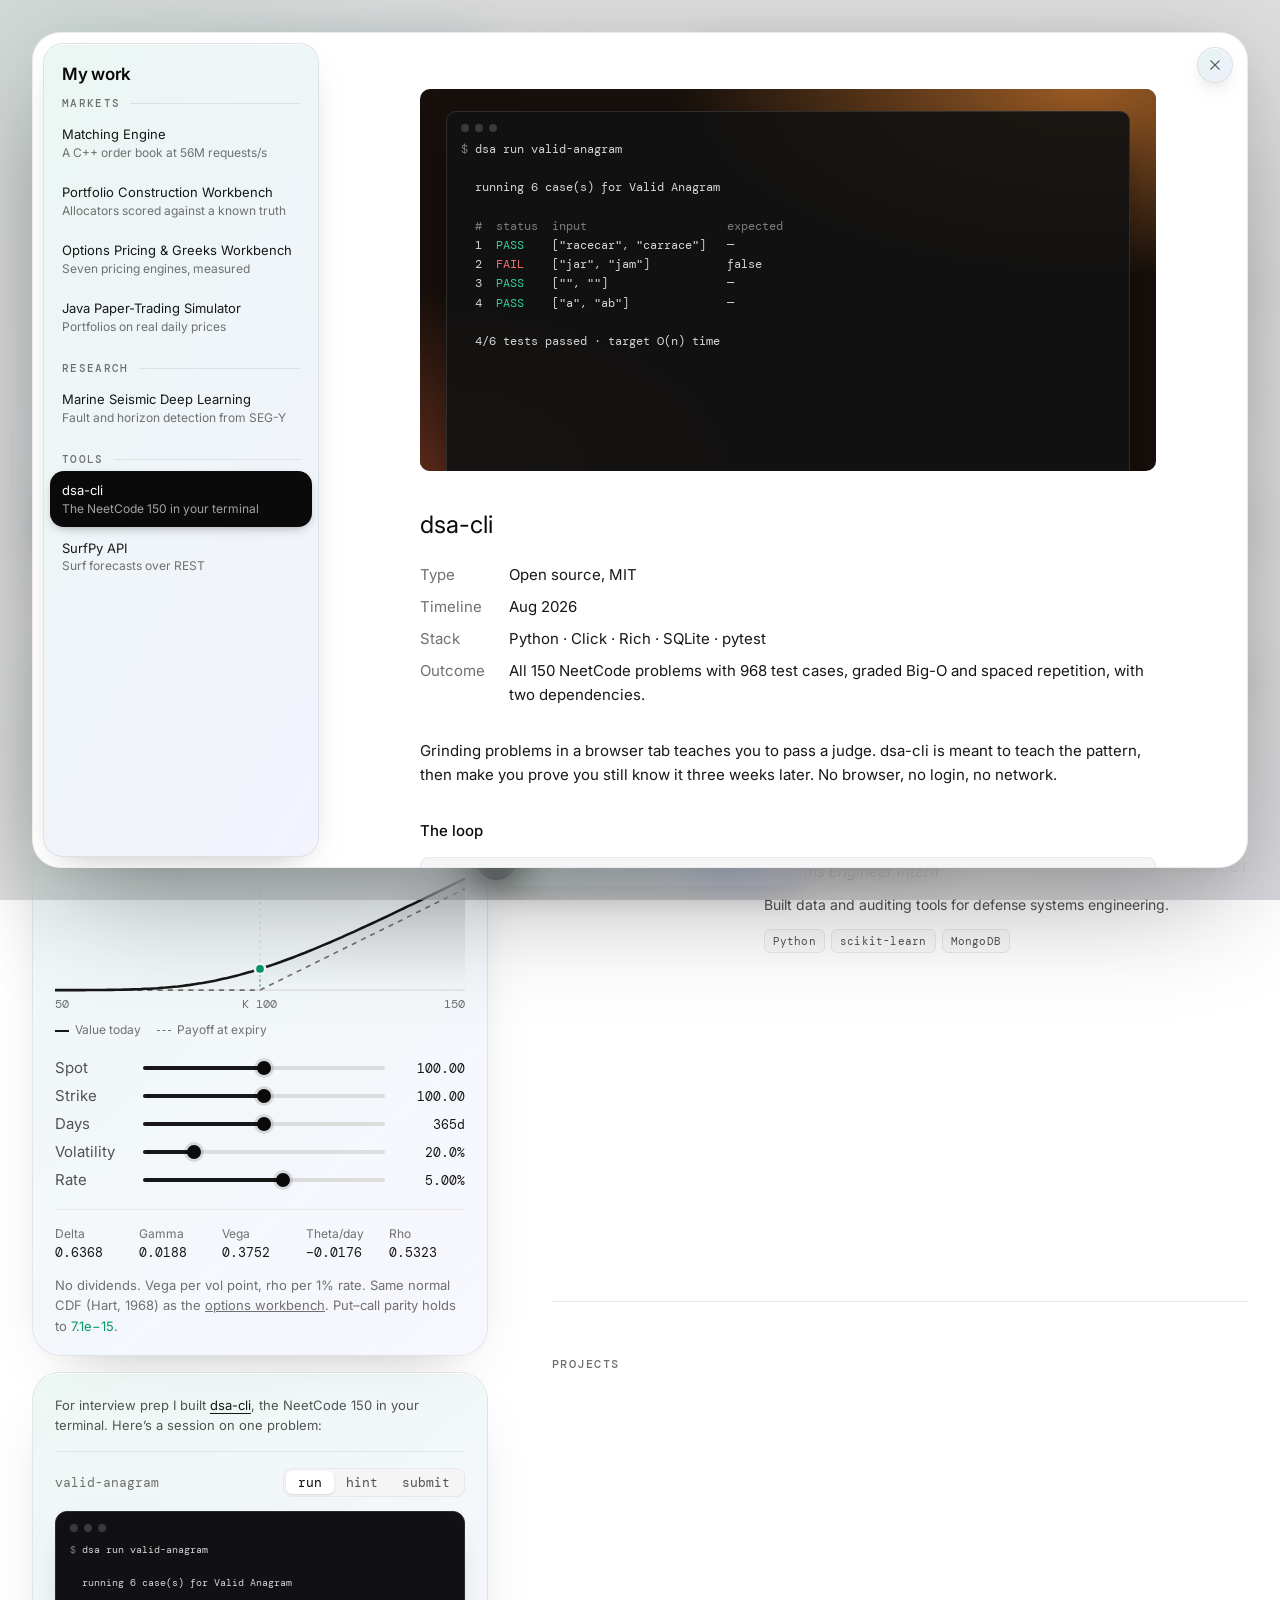
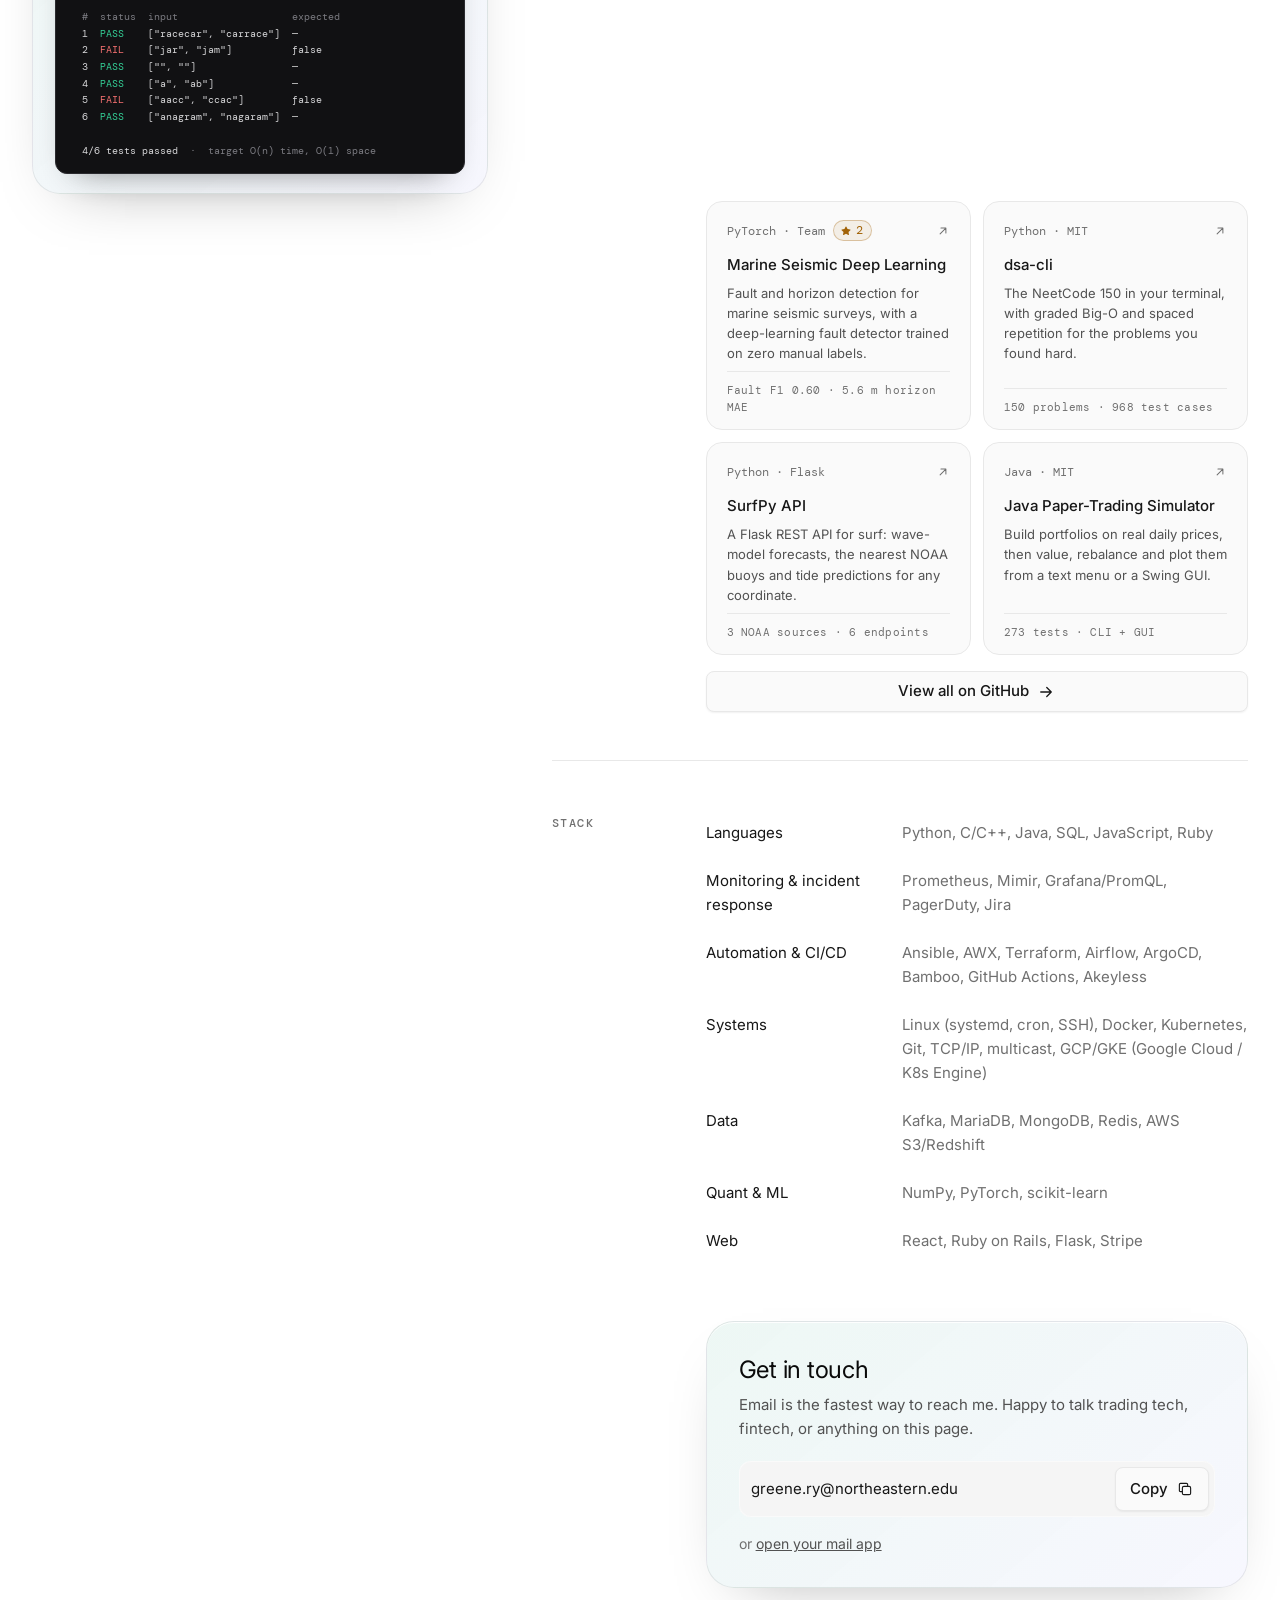
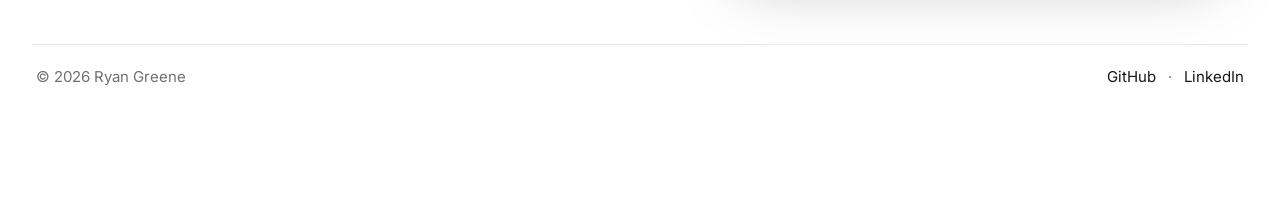
==== commit f7dab87c: "Remove the New badge" ====
--- a/work/dsa-cli.html
+++ b/work/dsa-cli.html
@@ -13,7 +13,7 @@
   <link rel="preconnect" href="https://fonts.googleapis.com">
   <link rel="preconnect" href="https://fonts.gstatic.com" crossorigin>
   <link rel="stylesheet" href="https://fonts.googleapis.com/css2?family=DM+Mono:wght@400;500&family=Inter:wght@400;500&display=swap">
-  <link rel="stylesheet" href="../assets/site.css?v=73a69969">
+  <link rel="stylesheet" href="../assets/site.css?v=06b25a76">
   <script>
     // Runs before first paint: mark JS as available and apply a saved dark theme without a flash of white
     document.documentElement.classList.add('js');
@@ -175,6 +175,6 @@
     </div>
   </div>
 
-  <script src="../assets/site.js?v=73a69969"></script>
+  <script src="../assets/site.js?v=06b25a76"></script>
 </body>
 </html>
--- a/assets/site.css
+++ b/assets/site.css
@@ -348,10 +348,6 @@
 .card-head { display: flex; align-items: center; gap: 8px; margin-bottom: 4px; }
 .card-head .card-go { margin-left: auto; }
 @media (min-width: 32rem) { .card--wide { grid-column: 1 / -1; } }   /* the newest project spans the row */
-.card-new {
-  padding: 2px 7px; border: 1px solid rgb(var(--green-rgb) / 0.3); border-radius: 999px; background: rgb(var(--green-rgb) / 0.08);
-  font: 500 0.6875rem/1.3 var(--mono); letter-spacing: 0.06em; text-transform: uppercase; color: var(--green-text);
-}
 .card-head { min-height: 22px; }   /* the same with or without a stars badge, so titles line up across a row */
 .card-meta { font: 400 var(--fs-xs) var(--mono); color: var(--muted); }
 .card-go { width: 14px; height: 14px; flex: none; color: var(--muted); rotate: -45deg; transition: color 0.2s var(--ease), translate 0.2s var(--ease); }
